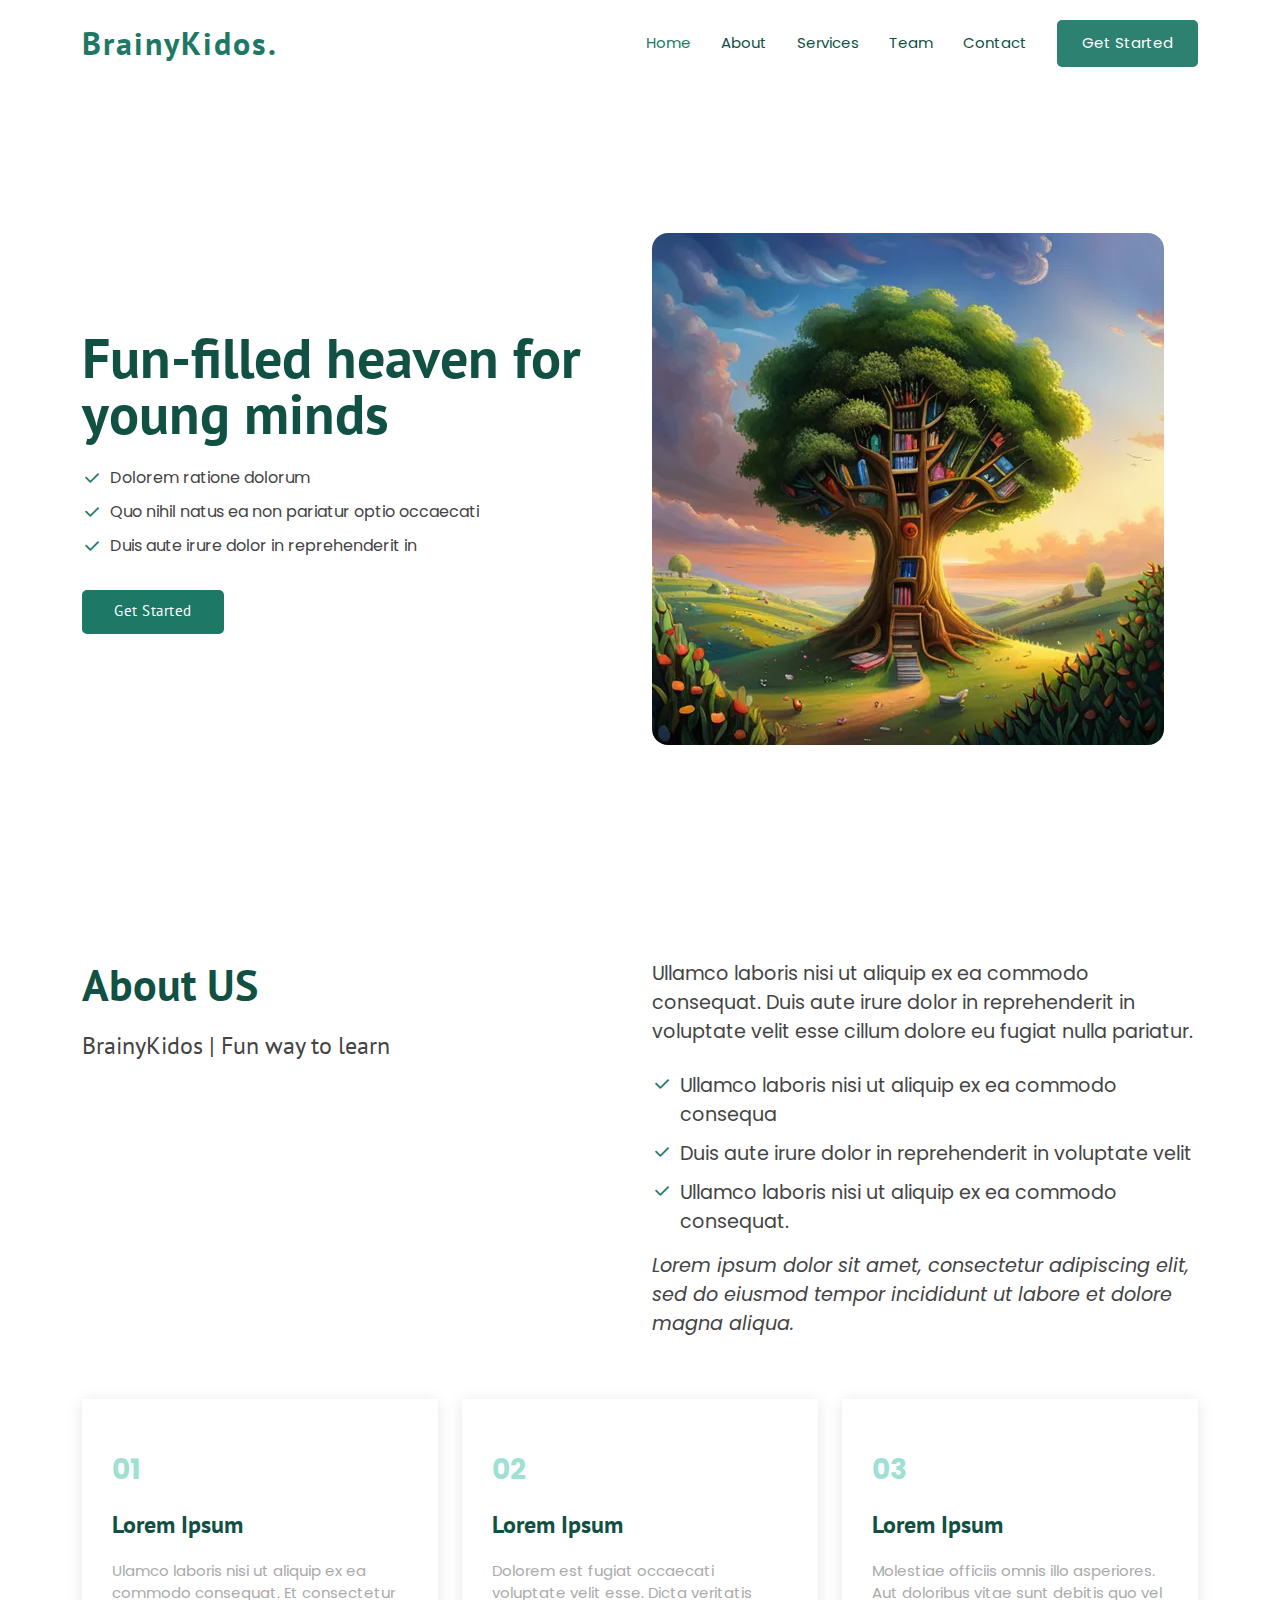
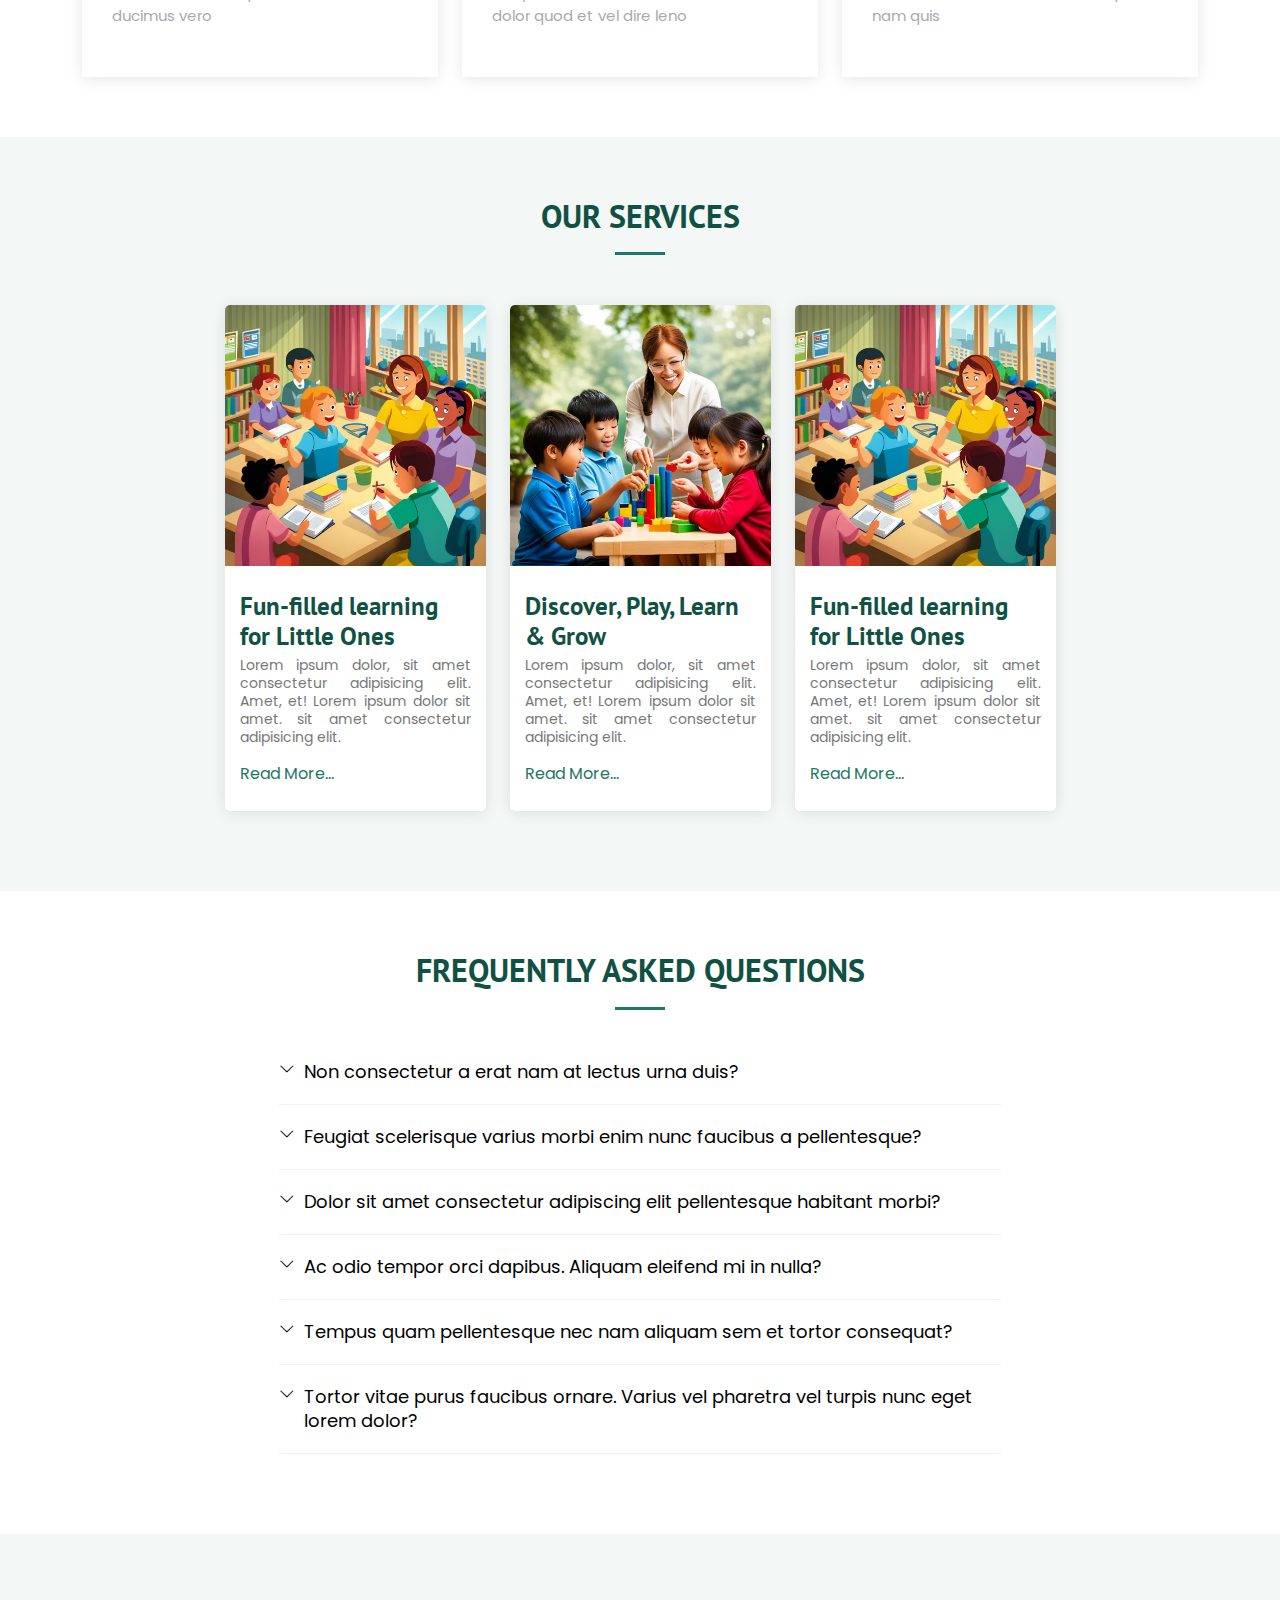
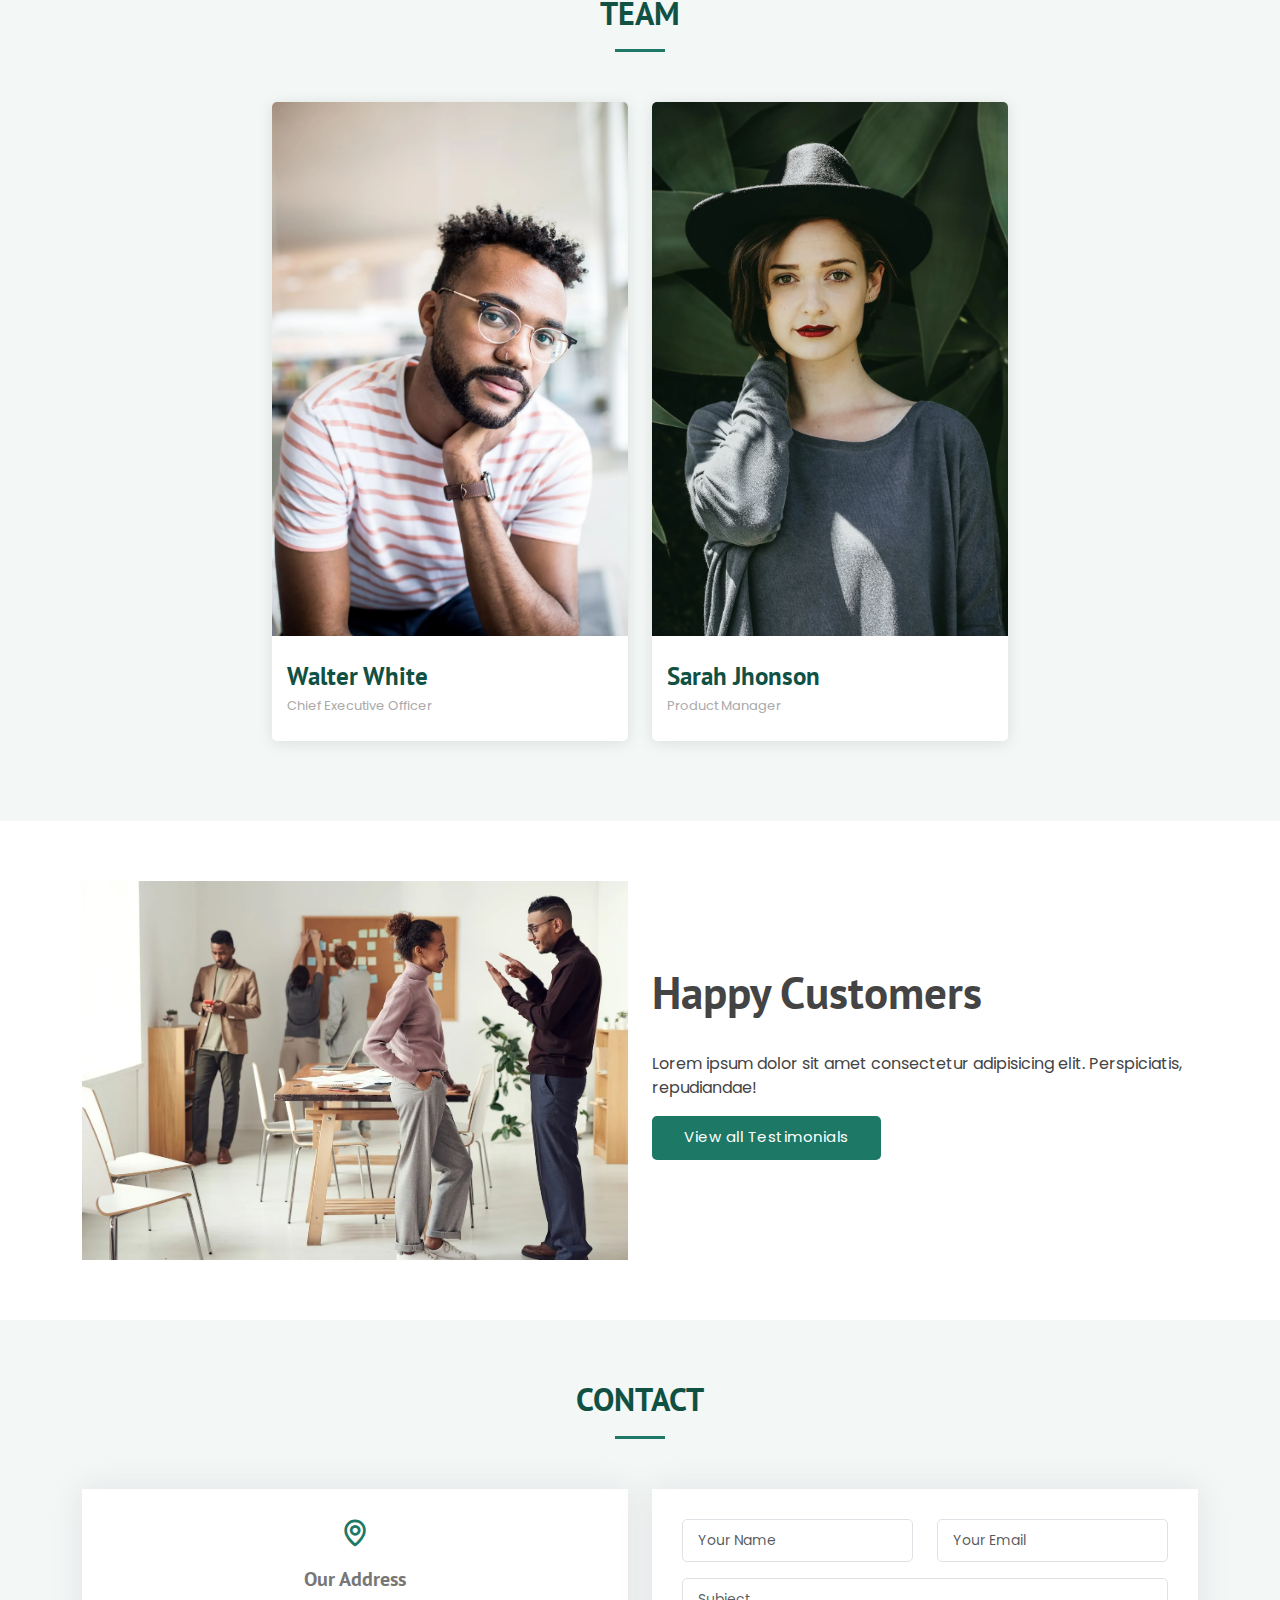
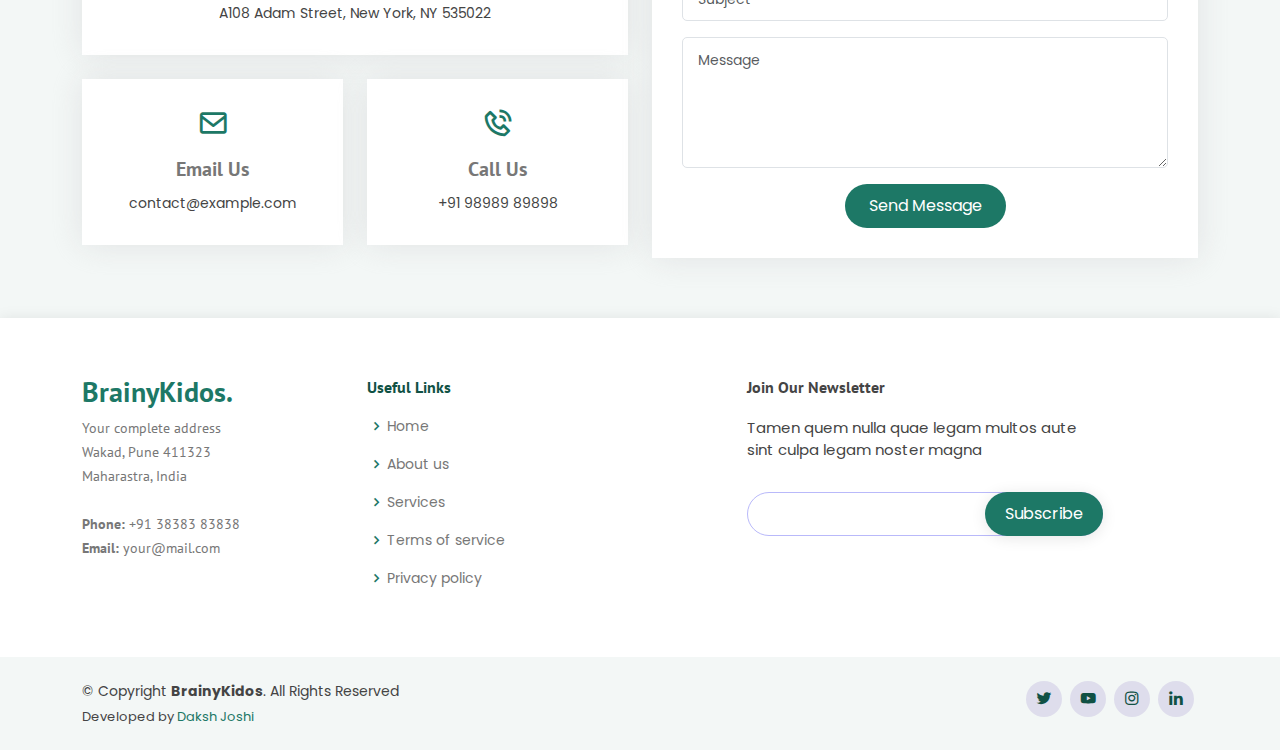
==== index.html @ 265ce9c8 "Add files via upload" ====
<!DOCTYPE html>
<html lang="en">
  <head>
    <meta charset="utf-8" />
    <meta content="width=device-width, initial-scale=1.0" name="viewport" />

    <title>BrainyKidos | Fun way towards learning</title>
    <meta content="Fun way towards learning" name="description" />
    <meta content="BrainyKidos, brainy kidos, brainykidos" name="keywords" />

    <!-- Favicons -->
    <link href="assets/img/favicon.png" rel="icon" />
    <link href="assets/img/apple-touch-icon.png" rel="apple-touch-icon" />

    <!-- Google Fonts -->
    <link
      href="https://fonts.googleapis.com/css?family=Open+Sans:300,300i,400,400i,600,600i,700,700i|Raleway:300,300i,400,400i,500,500i,600,600i,700,700i|Poppins:300,300i,400,400i,500,500i,600,600i,700,700i"
      rel="stylesheet"
    />

    <!-- Vendor CSS Files -->
    <link
      href="assets/vendor/bootstrap/css/bootstrap.min.css"
      rel="stylesheet"
    />
    <link
      href="assets/vendor/bootstrap-icons/bootstrap-icons.css"
      rel="stylesheet"
    />
    <link href="assets/vendor/boxicons/css/boxicons.min.css" rel="stylesheet" />
    <link
      href="assets/vendor/glightbox/css/glightbox.min.css"
      rel="stylesheet"
    />
    <link href="assets/vendor/remixicon/remixicon.css" rel="stylesheet" />
    <link href="assets/vendor/swiper/swiper-bundle.min.css" rel="stylesheet" />

    <!-- Template Main CSS File -->
    <link href="assets/css/style.css" rel="stylesheet" />
  </head>

  <body>
    <!-- ======= Header ======= -->
    <header id="header" class="fixed-top">
      <div class="container d-flex align-items-center justify-content-between">
        <h1 class="logo"><a href="index.html">BrainyKidos.</a></h1>
        <!-- Uncomment below if you prefer to use an image logo -->
        <!-- <a href="index.html" class="logo"><img src="assets/img/logo.png" alt="" class="img-fluid"></a>-->

        <nav id="navbar" class="navbar">
          <ul>
            <li><a class="nav-link scrollto active" href="#hero">Home</a></li>
            <li><a class="nav-link scrollto" href="#about">About</a></li>
            <li><a class="nav-link scrollto" href="#services">Services</a></li>
            <li><a class="nav-link scrollto" href="#team">Team</a></li>
            <li><a class="nav-link scrollto" href="#contact">Contact</a></li>
            <li>
              <a class="getstarted scrollto" href="#about">Get Started</a>
            </li>
          </ul>
          <i class="bi bi-list mobile-nav-toggle"></i>
        </nav>
        <!-- .navbar -->
      </div>
    </header>
    <!-- End Header -->

    <!-- ======= Hero Section ======= -->
    <section id="hero" class="d-flex align-items-center">
      <div class="container">
        <div class="row">
          <div
            class="col-lg-6 pt-2 pt-lg-0 order-2 order-lg-1 d-flex flex-column justify-content-center"
          >
            <h1 style="font-weight: 600; font-size: 3.5rem">
              Fun-filled heaven for young minds
            </h1>
            <ul>
              <li><i class="ri-check-line"></i> Dolorem ratione dolorum</li>
              <li>
                <i class="ri-check-line"></i> Quo nihil natus ea non pariatur
                optio occaecati
              </li>
              <li>
                <i class="ri-check-line"></i> Duis aute irure dolor in
                reprehenderit in
              </li>
            </ul>
            <div class="mt-3">
              <a href="#about" class="btn-get-started scrollto">Get Started</a>
            </div>
          </div>
          <div class="col-lg-6 order-1 order-lg-2 hero-img">
            <img src="assets/img/hero-img.webp" class="img-fluid" alt="" />
          </div>
        </div>
      </div>
    </section>
    <!-- End Hero -->

    <main id="main">
      <!-- ======= About Section ======= -->
      <section id="about" class="about">
        <div class="container">
          <div class="row content">
            <div class="col-lg-6">
              <h2>About US</h2>
              <h3>BrainyKidos | Fun way to learn</h3>
            </div>
            <div class="col-lg-6 pt-4 pt-lg-0" style="font-size: 1.2rem">
              <p>
                Ullamco laboris nisi ut aliquip ex ea commodo consequat. Duis
                aute irure dolor in reprehenderit in voluptate velit esse cillum
                dolore eu fugiat nulla pariatur.
              </p>
              <ul>
                <li>
                  <i class="ri-check-line"></i> Ullamco laboris nisi ut aliquip
                  ex ea commodo consequa
                </li>
                <li>
                  <i class="ri-check-line"></i> Duis aute irure dolor in
                  reprehenderit in voluptate velit
                </li>
                <li>
                  <i class="ri-check-line"></i> Ullamco laboris nisi ut aliquip
                  ex ea commodo consequat.
                </li>
              </ul>
              <p class="fst-italic">
                Lorem ipsum dolor sit amet, consectetur adipiscing elit, sed do
                eiusmod tempor incididunt ut labore et dolore magna aliqua.
              </p>
            </div>
          </div>
        </div>
      </section>
      <!-- End About Section -->

      <!-- ======= Why Us Section ======= -->
      <section id="why-us" class="why-us">
        <div class="container">
          <div class="row">
            <div class="col-lg-4">
              <div class="box">
                <span>01</span>
                <h4>Lorem Ipsum</h4>
                <p>
                  Ulamco laboris nisi ut aliquip ex ea commodo consequat. Et
                  consectetur ducimus vero
                </p>
              </div>
            </div>

            <div class="col-lg-4 mt-4 mt-lg-0">
              <div class="box">
                <span>02</span>
                <h4>Lorem Ipsum</h4>
                <p>
                  Dolorem est fugiat occaecati voluptate velit esse. Dicta
                  veritatis dolor quod et vel dire leno
                </p>
              </div>
            </div>

            <div class="col-lg-4 mt-4 mt-lg-0">
              <div class="box">
                <span>03</span>
                <h4>Lorem Ipsum</h4>
                <p>
                  Molestiae officiis omnis illo asperiores. Aut doloribus vitae
                  sunt debitis quo vel nam quis
                </p>
              </div>
            </div>
          </div>
        </div>
      </section>
      <!-- End Why Us Section -->

      <!-- ======= services Section ======= -->
      <section id="services" class="team section-bg">
        <div class="container">
          <div class="section-title">
            <h2>Our Services</h2>
          </div>

          <div class="row justify-content-center">
            <div class="col-lg-3 col-md-6 d-flex align-items-stretch">
              <div class="member">
                <div class="member-img">
                  <img
                    src="assets/img/norbert-kundrak-iVcZslikJBE-unsplash_02UReaub.webp"
                    class="img-fluid"
                    alt=""
                  />
                </div>
                <div class="member-info">
                  <h4>Fun-filled learning for Little Ones</h4>
                  <p>
                    Lorem ipsum dolor, sit amet consectetur adipisicing elit.
                    Amet, et! Lorem ipsum dolor sit amet. sit amet consectetur
                    adipisicing elit.
                  </p>
                  <a href="#">Read More...</a>
                </div>
              </div>
            </div>

            <div class="col-lg-3 col-md-6 d-flex align-items-stretch">
              <div class="member">
                <div class="member-img">
                  <img
                    src="assets/img/pexels-santiago-pagnotta-1702624_02UReaub.webp"
                    class="img-fluid"
                    alt=""
                  />
                </div>
                <div class="member-info">
                  <h4>Discover, Play, Learn & Grow</h4>
                  <p>
                    Lorem ipsum dolor, sit amet consectetur adipisicing elit.
                    Amet, et! Lorem ipsum dolor sit amet. sit amet consectetur
                    adipisicing elit.
                  </p>
                  <a href="#">Read More...</a>
                </div>
              </div>
            </div>

            <div class="col-lg-3 col-md-6 d-flex align-items-stretch">
              <div class="member">
                <div class="member-img">
                  <img
                    src="assets/img/norbert-kundrak-iVcZslikJBE-unsplash_02UReaub.webp"
                    class="img-fluid"
                    alt=""
                  />
                </div>
                <div class="member-info">
                  <h4>Fun-filled learning for Little Ones</h4>
                  <p>
                    Lorem ipsum dolor, sit amet consectetur adipisicing elit.
                    Amet, et! Lorem ipsum dolor sit amet. sit amet consectetur
                    adipisicing elit.
                  </p>
                  <a href="#">Read More...</a>
                </div>
              </div>
            </div>
          </div>
        </div>
      </section>
      <!-- End Team Section -->

      <!-- ======= Frequently Asked Questions Section ======= -->
      <section id="faq" class="faq">
        <div class="container col-lg-7">
          <div class="section-title">
            <h2>Frequently Asked Questions</h2>
          </div>

          <ul class="faq-list">
            <li>
              <div
                data-bs-toggle="collapse"
                class="collapsed question"
                href="#faq1"
              >
                Non consectetur a erat nam at lectus urna duis?
                <i class="bi bi-chevron-down icon-show"></i
                ><i class="bi bi-chevron-up icon-close"></i>
              </div>
              <div id="faq1" class="collapse" data-bs-parent=".faq-list">
                <p>
                  Feugiat pretium nibh ipsum consequat. Tempus iaculis urna id
                  volutpat lacus laoreet non curabitur gravida. Venenatis lectus
                  magna fringilla urna porttitor rhoncus dolor purus non.
                </p>
              </div>
            </li>

            <li>
              <div
                data-bs-toggle="collapse"
                href="#faq2"
                class="collapsed question"
              >
                Feugiat scelerisque varius morbi enim nunc faucibus a
                pellentesque? <i class="bi bi-chevron-down icon-show"></i
                ><i class="bi bi-chevron-up icon-close"></i>
              </div>
              <div id="faq2" class="collapse" data-bs-parent=".faq-list">
                <p>
                  Dolor sit amet consectetur adipiscing elit pellentesque
                  habitant morbi. Id interdum velit laoreet id donec ultrices.
                  Fringilla phasellus faucibus scelerisque eleifend donec
                  pretium. Est pellentesque elit ullamcorper dignissim. Mauris
                  ultrices eros in cursus turpis massa tincidunt dui.
                </p>
              </div>
            </li>

            <li>
              <div
                data-bs-toggle="collapse"
                href="#faq3"
                class="collapsed question"
              >
                Dolor sit amet consectetur adipiscing elit pellentesque habitant
                morbi? <i class="bi bi-chevron-down icon-show"></i
                ><i class="bi bi-chevron-up icon-close"></i>
              </div>
              <div id="faq3" class="collapse" data-bs-parent=".faq-list">
                <p>
                  Eleifend mi in nulla posuere sollicitudin aliquam ultrices
                  sagittis orci. Faucibus pulvinar elementum integer enim. Sem
                  nulla pharetra diam sit amet nisl suscipit. Rutrum tellus
                  pellentesque eu tincidunt. Lectus urna duis convallis
                  convallis tellus. Urna molestie at elementum eu facilisis sed
                  odio morbi quis
                </p>
              </div>
            </li>

            <li>
              <div
                data-bs-toggle="collapse"
                href="#faq4"
                class="collapsed question"
              >
                Ac odio tempor orci dapibus. Aliquam eleifend mi in nulla?
                <i class="bi bi-chevron-down icon-show"></i
                ><i class="bi bi-chevron-up icon-close"></i>
              </div>
              <div id="faq4" class="collapse" data-bs-parent=".faq-list">
                <p>
                  Dolor sit amet consectetur adipiscing elit pellentesque
                  habitant morbi. Id interdum velit laoreet id donec ultrices.
                  Fringilla phasellus faucibus scelerisque eleifend donec
                  pretium. Est pellentesque elit ullamcorper dignissim. Mauris
                  ultrices eros in cursus turpis massa tincidunt dui.
                </p>
              </div>
            </li>

            <li>
              <div
                data-bs-toggle="collapse"
                href="#faq5"
                class="collapsed question"
              >
                Tempus quam pellentesque nec nam aliquam sem et tortor
                consequat? <i class="bi bi-chevron-down icon-show"></i
                ><i class="bi bi-chevron-up icon-close"></i>
              </div>
              <div id="faq5" class="collapse" data-bs-parent=".faq-list">
                <p>
                  Molestie a iaculis at erat pellentesque adipiscing commodo.
                  Dignissim suspendisse in est ante in. Nunc vel risus commodo
                  viverra maecenas accumsan. Sit amet nisl suscipit adipiscing
                  bibendum est. Purus gravida quis blandit turpis cursus in
                </p>
              </div>
            </li>

            <li>
              <div
                data-bs-toggle="collapse"
                href="#faq6"
                class="collapsed question"
              >
                Tortor vitae purus faucibus ornare. Varius vel pharetra vel
                turpis nunc eget lorem dolor?
                <i class="bi bi-chevron-down icon-show"></i
                ><i class="bi bi-chevron-up icon-close"></i>
              </div>
              <div id="faq6" class="collapse" data-bs-parent=".faq-list">
                <p>
                  Laoreet sit amet cursus sit amet dictum sit amet justo. Mauris
                  vitae ultricies leo integer malesuada nunc vel. Tincidunt eget
                  nullam non nisi est sit amet. Turpis nunc eget lorem dolor
                  sed. Ut venenatis tellus in metus vulputate eu scelerisque.
                  Pellentesque diam volutpat commodo sed egestas egestas
                  fringilla phasellus faucibus. Nibh tellus molestie nunc non
                  blandit massa enim nec.
                </p>
              </div>
            </li>
          </ul>
        </div>
      </section>
      <!-- End Frequently Asked Questions Section -->

      <!-- ======= Team Section ======= -->
      <section id="team" class="team section-bg">
        <div class="container">
          <div class="section-title">
            <h2>Team</h2>
          </div>

          <div class="row justify-content-center">
            <div class="col-lg-4 col-md-3 d-flex align-items-stretch">
              <div class="member">
                <div class="member-img">
                  <img
                    src="assets/img/team/team-1.webp"
                    class="img-fluid"
                    alt=""
                  />
                </div>
                <div class="member-info">
                  <h4>Walter White</h4>
                  <span>Chief Executive Officer</span>
                </div>
              </div>
            </div>

            <div class="col-lg-4 col-md-6 d-flex align-items-stretch">
              <div class="member">
                <div class="member-img">
                  <img
                    src="assets/img/team/team-2.webp"
                    class="img-fluid"
                    alt=""
                  />
                </div>
                <div class="member-info">
                  <h4>Sarah Jhonson</h4>
                  <span>Product Manager</span>
                </div>
              </div>
            </div>
          </div>
        </div>
      </section>
      <!-- End Team Section -->

      <!-- ======= Contact Section ======= -->
      <section id="contact" class="contact">
        <div class="container">

          <div class="row">
            <div class="col-lg-6">
              <img
                class="img-fluid"
                src="./assets/img/pexels-fauxels-3182765_LVc8U01k.webp"
                alt=""
              />
            </div>

            <div class="col-lg-6 mt-4 mt-lg-0 d-flex align-items-center">
              <div>
                <h1 style="font-weight: 600; font-size: 2.8rem">Happy Customers</h4> <br>
                <p>
                  Lorem ipsum dolor sit amet consectetur adipisicing elit.
                  Perspiciatis, repudiandae!
                </p>
                <div class="mt-3">
                  <a href="#about" class="btn-get-started scrollto">View all Testimonials</a>
                </div>
              </div>
            </div>
          </div>
        </div>
      </section>
      <!-- End Contact Section -->
      <!-- ======= Contact Section ======= -->
      <section id="contact" class="contact section-bg">
        <div class="container">
          <div class="section-title">
            <h2>Contact</h2>
          </div>

          <div class="row">
            <div class="col-lg-6">
              <div class="row">
                <div class="col-md-12">
                  <div class="info-box">
                    <i class="bx bx-map"></i>
                    <h3>Our Address</h3>
                    <p>A108 Adam Street, New York, NY 535022</p>
                  </div>
                </div>
                <div class="col-md-6">
                  <div class="info-box mt-4">
                    <i class="bx bx-envelope"></i>
                    <h3>Email Us</h3>
                    <p>contact@example.com</p>
                  </div>
                </div>
                <div class="col-md-6">
                  <div class="info-box mt-4">
                    <i class="bx bx-phone-call"></i>
                    <h3>Call Us</h3>
                    <p>+91 98989 89898</p>
                  </div>
                </div>
              </div>
            </div>

            <div class="col-lg-6 mt-4 mt-lg-0">
              <form
                action="forms/contact.php"
                method="post"
                role="form"
                class="php-email-form"
              >
                <div class="row">
                  <div class="col-md-6 form-group">
                    <input
                      type="text"
                      name="name"
                      class="form-control"
                      id="name"
                      placeholder="Your Name"
                      required
                    />
                  </div>
                  <div class="col-md-6 form-group mt-3 mt-md-0">
                    <input
                      type="email"
                      class="form-control"
                      name="email"
                      id="email"
                      placeholder="Your Email"
                      required
                    />
                  </div>
                </div>
                <div class="form-group mt-3">
                  <input
                    type="text"
                    class="form-control"
                    name="subject"
                    id="subject"
                    placeholder="Subject"
                    required
                  />
                </div>
                <div class="form-group mt-3">
                  <textarea
                    class="form-control"
                    name="message"
                    rows="5"
                    placeholder="Message"
                    required
                  ></textarea>
                </div>
                <div class="my-3">
                  <div class="loading">Loading</div>
                  <div class="error-message"></div>
                  <div class="sent-message">
                    Your message has been sent. Thank you!
                  </div>
                </div>
                <div class="text-center">
                  <button type="submit">Send Message</button>
                </div>
              </form>
            </div>
          </div>
        </div>
      </section>
      <!-- End Contact Section -->
    </main>
    <!-- End #main -->

    <!-- ======= Footer ======= -->
    <footer id="footer">
      <div class="footer-top">
        <div class="container">
          <div class="row">
            <div class="col-lg-3 col-md-6 footer-contact">
              <h3>BrainyKidos.</h3>
              <p>
                Your complete address <br />
                Wakad, Pune 411323<br />
                Maharastra, India <br /><br />
                <strong>Phone:</strong> +91 38383 83838<br />
                <strong>Email:</strong> your@mail.com<br />
              </p>
            </div>

            <div class="col-lg-4 col-md-3 footer-links">
              <h4>Useful Links</h4>
              <ul>
                <li>
                  <i class="bx bx-chevron-right"></i> <a href="#">Home</a>
                </li>
                <li>
                  <i class="bx bx-chevron-right"></i> <a href="#">About us</a>
                </li>
                <li>
                  <i class="bx bx-chevron-right"></i> <a href="#">Services</a>
                </li>
                <li>
                  <i class="bx bx-chevron-right"></i>
                  <a href="#">Terms of service</a>
                </li>
                <li>
                  <i class="bx bx-chevron-right"></i>
                  <a href="#">Privacy policy</a>
                </li>
              </ul>
            </div>

            <div class="col-lg-4 col-md-6 footer-newsletter">
              <h4>Join Our Newsletter</h4>
              <p>
                Tamen quem nulla quae legam multos aute sint culpa legam noster
                magna
              </p>
              <form action="" method="post">
                <input type="email" name="email" /><input
                  type="submit"
                  value="Subscribe"
                />
              </form>
            </div>
          </div>
        </div>
      </div>

      <div class="container d-md-flex py-4">
        <div class="me-md-auto text-center text-md-start">
          <div class="copyright">
            &copy; Copyright <strong><span>BrainyKidos</span></strong
            >. All Rights Reserved
          </div>
          <div class="credits">
            Developed by <a href="https://dakshjoshi.com/">Daksh Joshi</a>
          </div>
        </div>
        <div class="social-links text-center text-md-right pt-3 pt-md-0">
          <a href="#" class="twitter"><i class="bx bxl-twitter"></i></a>
          <a href="#" class="facebook"><i class="bx bxl-youtube"></i></a>
          <a href="#" class="instagram"><i class="bx bxl-instagram"></i></a>
          <a href="#" class="linkedin"><i class="bx bxl-linkedin"></i></a>
        </div>
      </div>
    </footer>
    <!-- End Footer -->

    <a
      href="#"
      class="back-to-top d-flex align-items-center justify-content-center"
      ><i class="bi bi-arrow-up-short"></i
    ></a>

    <!-- Vendor JS Files -->
    <script src="assets/vendor/purecounter/purecounter_vanilla.js"></script>
    <script src="assets/vendor/bootstrap/js/bootstrap.bundle.min.js"></script>
    <script src="assets/vendor/glightbox/js/glightbox.min.js"></script>
    <script src="assets/vendor/isotope-layout/isotope.pkgd.min.js"></script>
    <script src="assets/vendor/swiper/swiper-bundle.min.js"></script>
    <script src="assets/vendor/php-email-form/validate.js"></script>

    <!-- Template Main JS File -->
    <script src="assets/js/main.js"></script>
  </body>
</html>
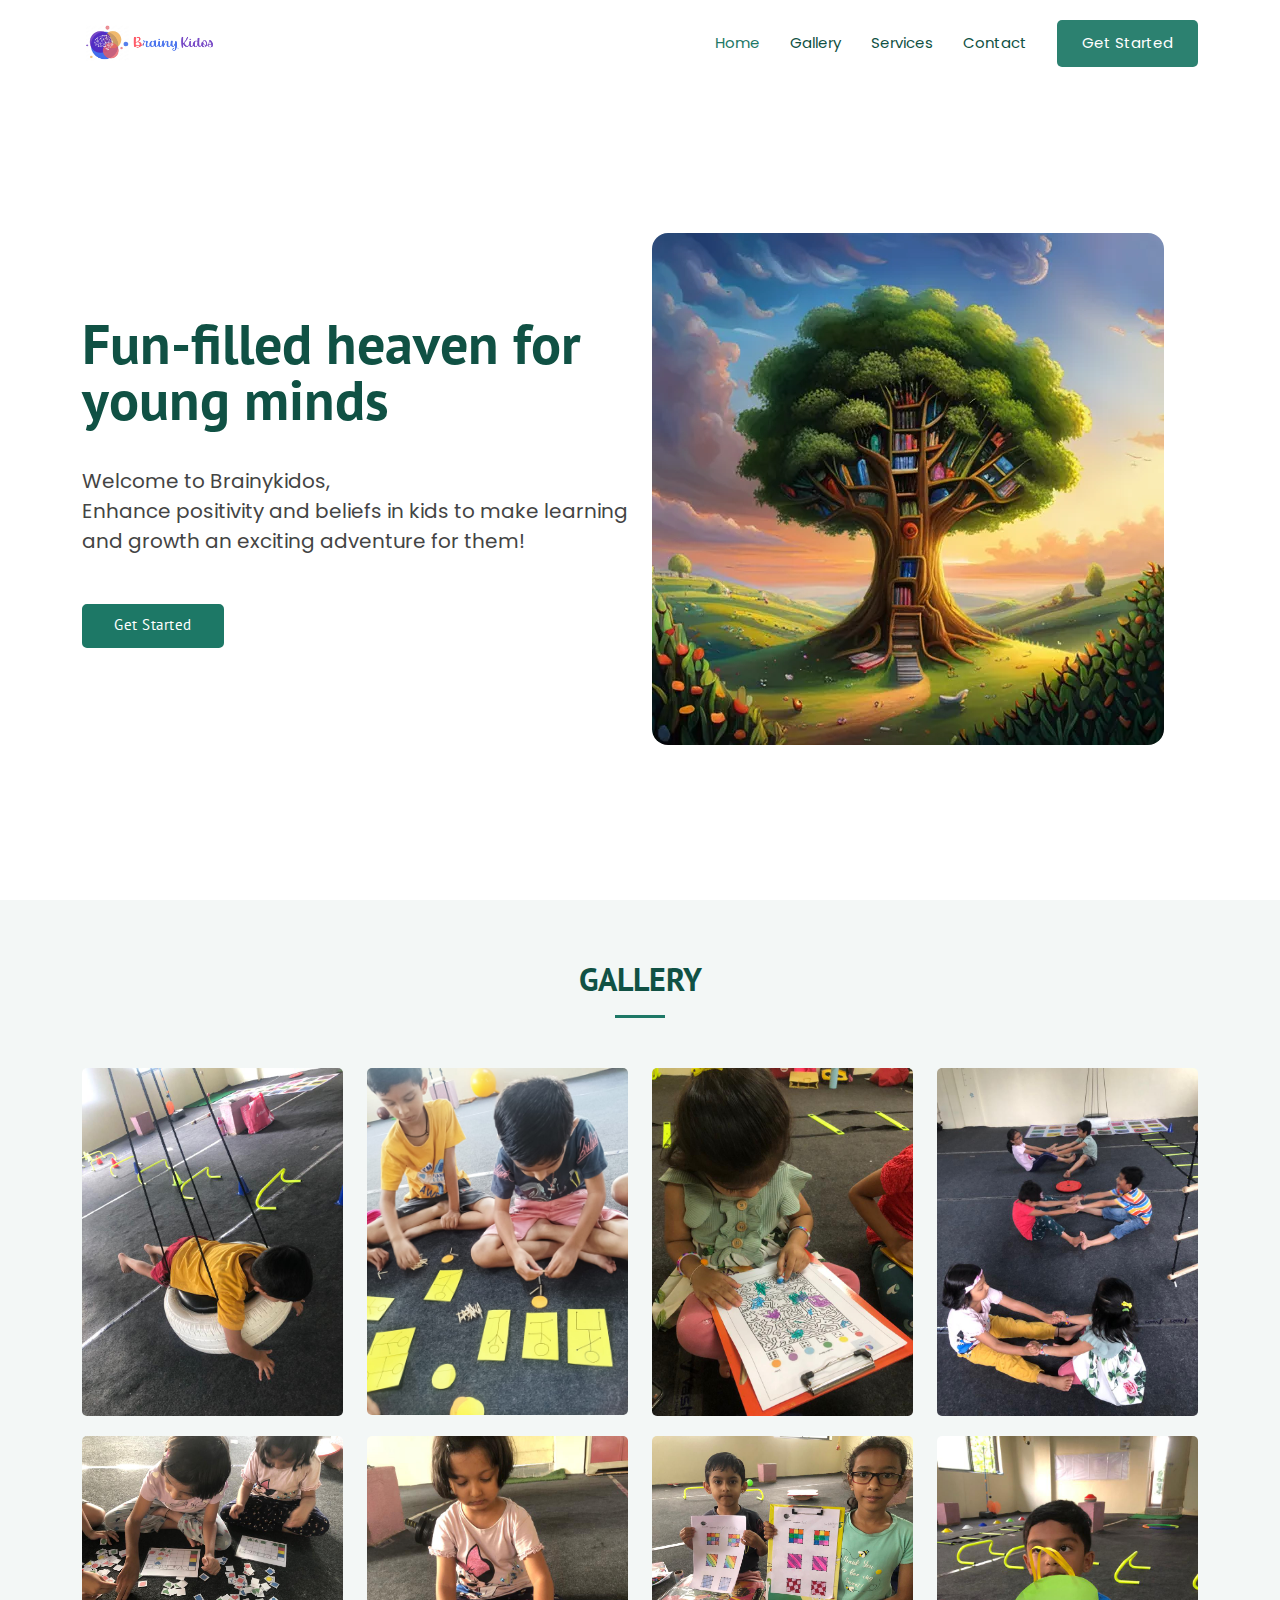
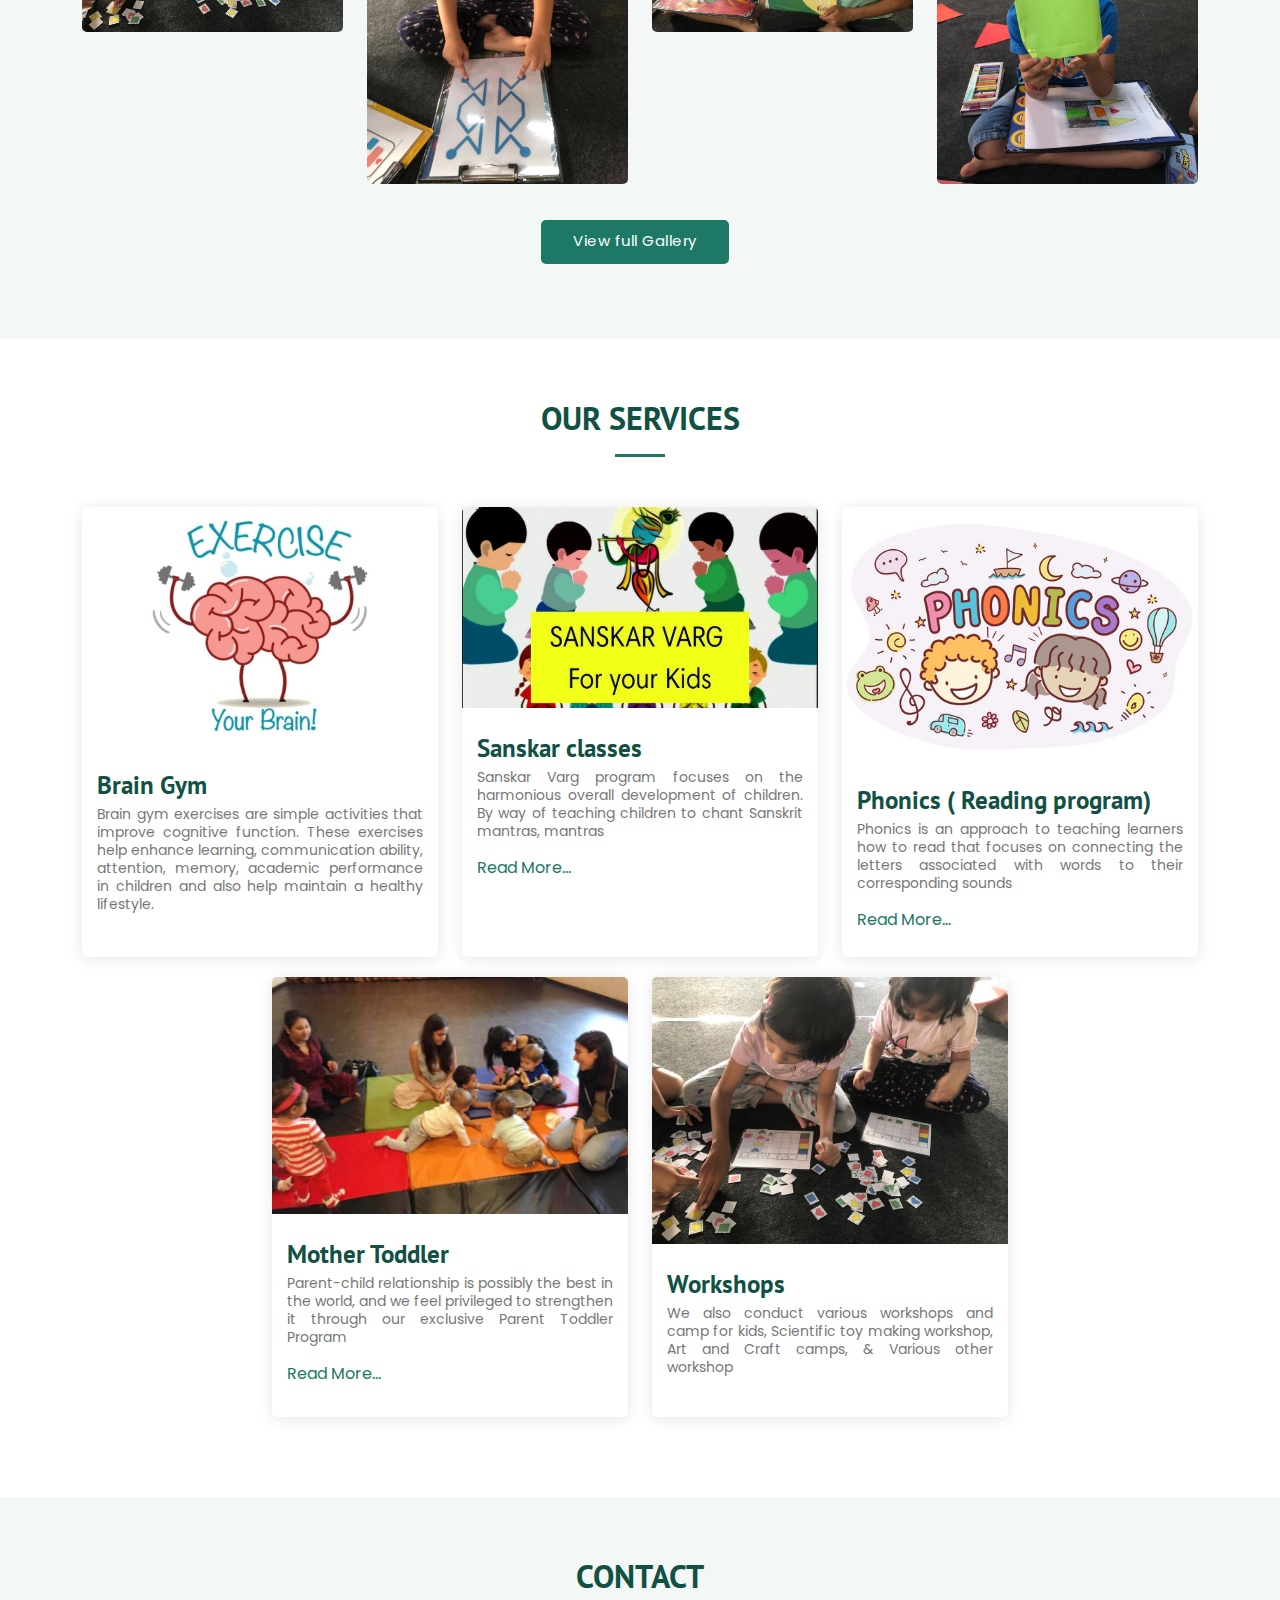
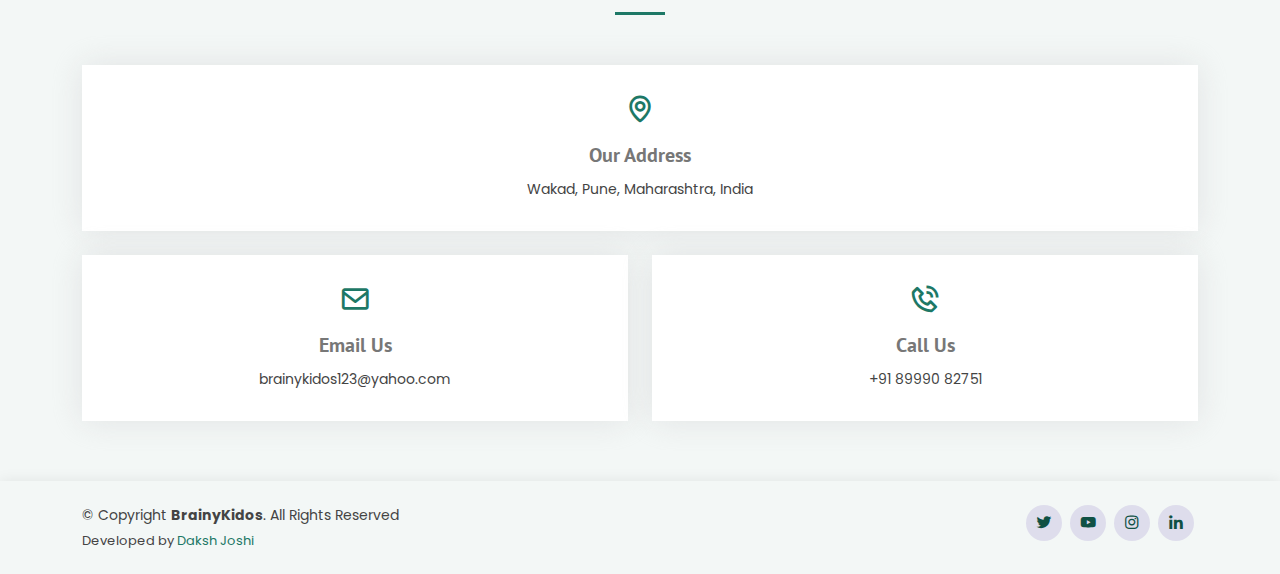
==== commit be65e341: "Add files via upload" ====
--- a/index.html
+++ b/index.html
@@ -43,19 +43,23 @@
     <!-- ======= Header ======= -->
     <header id="header" class="fixed-top">
       <div class="container d-flex align-items-center justify-content-between">
-        <h1 class="logo"><a href="index.html">BrainyKidos.</a></h1>
+        <!-- <h1 class="logo"><a href="index.html">BrainyKidos.</a></h1> -->
         <!-- Uncomment below if you prefer to use an image logo -->
-        <!-- <a href="index.html" class="logo"><img src="assets/img/logo.png" alt="" class="img-fluid"></a>-->
+        <a href="index.html" class="logo"
+          ><img
+            src="assets/img/brainykidos_logo_landscape.jpg"
+            alt=""
+            class="img-fluid"
+        /></a>
 
         <nav id="navbar" class="navbar">
           <ul>
             <li><a class="nav-link scrollto active" href="#hero">Home</a></li>
-            <li><a class="nav-link scrollto" href="#about">About</a></li>
+            <li><a class="nav-link scrollto" href="#team">Gallery</a></li>
             <li><a class="nav-link scrollto" href="#services">Services</a></li>
-            <li><a class="nav-link scrollto" href="#team">Team</a></li>
             <li><a class="nav-link scrollto" href="#contact">Contact</a></li>
             <li>
-              <a class="getstarted scrollto" href="#about">Get Started</a>
+              <a class="getstarted scrollto" href="#team">Get Started</a>
             </li>
           </ul>
           <i class="bi bi-list mobile-nav-toggle"></i>
@@ -76,15 +80,13 @@
               Fun-filled heaven for young minds
             </h1>
             <ul>
-              <li><i class="ri-check-line"></i> Dolorem ratione dolorum</li>
-              <li>
-                <i class="ri-check-line"></i> Quo nihil natus ea non pariatur
-                optio occaecati
-              </li>
-              <li>
-                <i class="ri-check-line"></i> Duis aute irure dolor in
-                reprehenderit in
-              </li>
+              <br />
+              <p>
+                Welcome to Brainykidos, <br />
+                Enhance positivity and beliefs in kids to make learning and
+                growth an exciting adventure for them!
+              </p>
+              <!-- <li><i class="ri-check-line"></i> check point</li> -->
             </ul>
             <div class="mt-3">
               <a href="#about" class="btn-get-started scrollto">Get Started</a>
@@ -99,8 +101,66 @@
     <!-- End Hero -->
 
     <main id="main">
+      <!-- ======= Team Section ======= -->
+      <section id="team" class="team section-bg">
+        <div class="container">
+          <div class="section-title">
+            <h2>Gallery</h2>
+          </div>
+
+          <div class="row justify-content-center">
+            <div class="col-lg-3 col-md-6 d-flex align-items-stretch">
+              <div class="member-img">
+                <img src="assets/img/gallery/1.jpg" class="img-fluid" alt="" />
+              </div>
+            </div>
+            <div class="col-lg-3 col-md-6 d-flex align-items-stretch">
+              <div class="member-img">
+                <img src="assets/img/gallery/2.jpg" class="img-fluid" alt="" />
+              </div>
+            </div>
+            <div class="col-lg-3 col-md-6 d-flex align-items-stretch">
+              <div class="member-img">
+                <img src="assets/img/gallery/3.jpg" class="img-fluid" alt="" />
+              </div>
+            </div>
+
+            <div class="col-lg-3 col-md-6 d-flex align-items-stretch">
+              <div class="member-img">
+                <img src="assets/img/gallery/4.jpg" class="img-fluid" alt="" />
+              </div>
+            </div>
+            <div class="col-lg-3 col-md-6 d-flex align-items-stretch">
+              <div class="member-img">
+                <img src="assets/img/gallery/5.jpg" class="img-fluid" alt="" />
+              </div>
+            </div>
+            <div class="col-lg-3 col-md-6 d-flex align-items-stretch">
+              <div class="member-img">
+                <img src="assets/img/gallery/6.jpg" class="img-fluid" alt="" />
+              </div>
+            </div>
+            <div class="col-lg-3 col-md-6 d-flex align-items-stretch">
+              <div class="member-img">
+                <img src="assets/img/gallery/7.jpg" class="img-fluid" alt="" />
+              </div>
+            </div>
+            <div class="col-lg-3 col-md-6 d-flex align-items-stretch">
+              <div class="member-img">
+                <img src="assets/img/gallery/8.jpg" class="img-fluid" alt="" />
+              </div>
+            </div>
+            <div class="mt-3 gallery-btn">
+              <a href="./page/gallery.html" class="btn-get-started"
+                >View full Gallery</a
+              >
+            </div>
+          </div>
+        </div>
+      </section>
+      <!-- End Team Section -->
       <!-- ======= About Section ======= -->
-      <section id="about" class="about">
+      <!-- <section id="about" class="about">
         <div class="container">
           <div class="row content">
             <div class="col-lg-6">
@@ -134,11 +194,11 @@
             </div>
           </div>
         </div>
-      </section>
+      </section> -->
       <!-- End About Section -->
 
       <!-- ======= Why Us Section ======= -->
-      <section id="why-us" class="why-us">
+      <!-- <section id="why-us" class="why-us">
         <div class="container">
           <div class="row">
             <div class="col-lg-4">
@@ -175,76 +235,110 @@
             </div>
           </div>
         </div>
-      </section>
+      </section> -->
       <!-- End Why Us Section -->
 
       <!-- ======= services Section ======= -->
-      <section id="services" class="team section-bg">
+      <section id="services" class="team">
         <div class="container">
           <div class="section-title">
             <h2>Our Services</h2>
           </div>
 
           <div class="row justify-content-center">
-            <div class="col-lg-3 col-md-6 d-flex align-items-stretch">
+            <div class="col-lg-4 col-md-6 d-flex align-items-stretch">
               <div class="member">
                 <div class="member-img">
                   <img
-                    src="assets/img/norbert-kundrak-iVcZslikJBE-unsplash_02UReaub.webp"
+                    src="assets/img/brain-gym.jpeg"
                     class="img-fluid"
                     alt=""
                   />
                 </div>
                 <div class="member-info">
-                  <h4>Fun-filled learning for Little Ones</h4>
+                  <h4>Brain Gym</h4>
                   <p>
-                    Lorem ipsum dolor, sit amet consectetur adipisicing elit.
-                    Amet, et! Lorem ipsum dolor sit amet. sit amet consectetur
-                    adipisicing elit.
+                    Brain gym exercises are simple activities that improve
+                    cognitive function. These exercises help enhance learning,
+                    communication ability, attention, memory, academic
+                    performance in children and also help maintain a healthy
+                    lifestyle.
                   </p>
-                  <a href="#">Read More...</a>
-                </div>
-              </div>
-            </div>
-
-            <div class="col-lg-3 col-md-6 d-flex align-items-stretch">
+                </div>
+              </div>
+            </div>
+
+            <div class="col-lg-4 col-md-6 d-flex align-items-stretch">
+              <div class="member">
+                <div class="member-img">
+                  <img src="assets/img/sanskar.jpeg" class="img-fluid" alt="" />
+                </div>
+                <div class="member-info">
+                  <h4>Sanskar classes</h4>
+                  <p>
+                    Sanskar Varg program focuses on the harmonious overall
+                    development of children. By way of teaching children to
+                    chant Sanskrit mantras, mantras
+                  </p>
+                  <a href="./page/sanskar.html">Read More...</a>
+                </div>
+              </div>
+            </div>
+
+            <div class="col-lg-4 col-md-6 d-flex align-items-stretch">
+              <div class="member">
+                <div class="member-img">
+                  <img src="assets/img/phonics.jpeg" class="img-fluid" alt="" />
+                </div>
+                <div class="member-info">
+                  <h4>Phonics ( Reading program)</h4>
+                  <p>
+                    Phonics is an approach to teaching learners how to read that
+                    focuses on connecting the letters associated with words to
+                    their corresponding sounds
+                  </p>
+                  <a href="./page/phonics.html">Read More...</a>
+                </div>
+              </div>
+            </div>
+
+            <div class="col-lg-4 col-md-6 d-flex align-items-stretch">
               <div class="member">
                 <div class="member-img">
                   <img
-                    src="assets/img/pexels-santiago-pagnotta-1702624_02UReaub.webp"
+                    src="assets/img/mother-toddler.jpeg"
                     class="img-fluid"
                     alt=""
                   />
                 </div>
                 <div class="member-info">
-                  <h4>Discover, Play, Learn & Grow</h4>
+                  <h4>Mother Toddler</h4>
                   <p>
-                    Lorem ipsum dolor, sit amet consectetur adipisicing elit.
-                    Amet, et! Lorem ipsum dolor sit amet. sit amet consectetur
-                    adipisicing elit.
+                    Parent-child relationship is possibly the best in the world,
+                    and we feel privileged to strengthen it through our
+                    exclusive Parent Toddler Program
                   </p>
-                  <a href="#">Read More...</a>
-                </div>
-              </div>
-            </div>
-
-            <div class="col-lg-3 col-md-6 d-flex align-items-stretch">
+                  <a href="./page/mother-toddler.html">Read More...</a>
+                </div>
+              </div>
+            </div>
+
+            <div class="col-lg-4 col-md-6 d-flex align-items-stretch">
               <div class="member">
                 <div class="member-img">
                   <img
-                    src="assets/img/norbert-kundrak-iVcZslikJBE-unsplash_02UReaub.webp"
+                    src="assets/img/gallery/5.jpg"
                     class="img-fluid"
                     alt=""
                   />
                 </div>
                 <div class="member-info">
-                  <h4>Fun-filled learning for Little Ones</h4>
+                  <h4>Workshops</h4>
                   <p>
-                    Lorem ipsum dolor, sit amet consectetur adipisicing elit.
-                    Amet, et! Lorem ipsum dolor sit amet. sit amet consectetur
-                    adipisicing elit.
+                    We also conduct various workshops and camp for kids,
+                    Scientific toy making workshop, Art and Craft camps, &
+                    Various other workshop
                   </p>
-                  <a href="#">Read More...</a>
                 </div>
               </div>
             </div>
@@ -254,7 +348,7 @@
       <!-- End Team Section -->
 
       <!-- ======= Frequently Asked Questions Section ======= -->
-      <section id="faq" class="faq">
+      <!-- <section id="faq" class="faq">
         <div class="container col-lg-7">
           <div class="section-title">
             <h2>Frequently Asked Questions</h2>
@@ -389,11 +483,11 @@
             </li>
           </ul>
         </div>
-      </section>
+      </section> -->
       <!-- End Frequently Asked Questions Section -->
 
       <!-- ======= Team Section ======= -->
-      <section id="team" class="team section-bg">
+      <!-- <section id="team" class="team section-bg">
         <div class="container">
           <div class="section-title">
             <h2>Team</h2>
@@ -433,11 +527,11 @@
             </div>
           </div>
         </div>
-      </section>
+      </section> -->
       <!-- End Team Section -->
 
       <!-- ======= Contact Section ======= -->
-      <section id="contact" class="contact">
+      <!-- <section id="contact" class="contact">
         <div class="container">
 
           <div class="row">
@@ -463,101 +557,38 @@
             </div>
           </div>
         </div>
-      </section>
+      </section> -->
       <!-- End Contact Section -->
       <!-- ======= Contact Section ======= -->
       <section id="contact" class="contact section-bg">
-        <div class="container">
+        <div class="container align-items-center">
           <div class="section-title">
             <h2>Contact</h2>
           </div>
 
-          <div class="row">
-            <div class="col-lg-6">
-              <div class="row">
-                <div class="col-md-12">
-                  <div class="info-box">
-                    <i class="bx bx-map"></i>
-                    <h3>Our Address</h3>
-                    <p>A108 Adam Street, New York, NY 535022</p>
-                  </div>
-                </div>
-                <div class="col-md-6">
-                  <div class="info-box mt-4">
-                    <i class="bx bx-envelope"></i>
-                    <h3>Email Us</h3>
-                    <p>contact@example.com</p>
-                  </div>
-                </div>
-                <div class="col-md-6">
-                  <div class="info-box mt-4">
-                    <i class="bx bx-phone-call"></i>
-                    <h3>Call Us</h3>
-                    <p>+91 98989 89898</p>
-                  </div>
-                </div>
-              </div>
-            </div>
-
-            <div class="col-lg-6 mt-4 mt-lg-0">
-              <form
-                action="forms/contact.php"
-                method="post"
-                role="form"
-                class="php-email-form"
-              >
-                <div class="row">
-                  <div class="col-md-6 form-group">
-                    <input
-                      type="text"
-                      name="name"
-                      class="form-control"
-                      id="name"
-                      placeholder="Your Name"
-                      required
-                    />
-                  </div>
-                  <div class="col-md-6 form-group mt-3 mt-md-0">
-                    <input
-                      type="email"
-                      class="form-control"
-                      name="email"
-                      id="email"
-                      placeholder="Your Email"
-                      required
-                    />
-                  </div>
-                </div>
-                <div class="form-group mt-3">
-                  <input
-                    type="text"
-                    class="form-control"
-                    name="subject"
-                    id="subject"
-                    placeholder="Subject"
-                    required
-                  />
-                </div>
-                <div class="form-group mt-3">
-                  <textarea
-                    class="form-control"
-                    name="message"
-                    rows="5"
-                    placeholder="Message"
-                    required
-                  ></textarea>
-                </div>
-                <div class="my-3">
-                  <div class="loading">Loading</div>
-                  <div class="error-message"></div>
-                  <div class="sent-message">
-                    Your message has been sent. Thank you!
-                  </div>
-                </div>
-                <div class="text-center">
-                  <button type="submit">Send Message</button>
-                </div>
-              </form>
+          <div class="col-lg-12">
+            <div class="row">
+              <div class="col-md-12">
+                <div class="info-box">
+                  <i class="bx bx-map"></i>
+                  <h3>Our Address</h3>
+                  <p>Wakad, Pune, Maharashtra, India</p>
+                </div>
+              </div>
+              <div class="col-md-6">
+                <div class="info-box mt-4">
+                  <i class="bx bx-envelope"></i>
+                  <h3>Email Us</h3>
+                  <p>brainykidos123@yahoo.com</p>
+                </div>
+              </div>
+              <div class="col-md-6">
+                <div class="info-box mt-4">
+                  <i class="bx bx-phone-call"></i>
+                  <h3>Call Us</h3>
+                  <p>+91 89990 82751</p>
+                </div>
+              </div>
             </div>
           </div>
         </div>
@@ -568,16 +599,15 @@
 
     <!-- ======= Footer ======= -->
     <footer id="footer">
-      <div class="footer-top">
+      <!-- <div class="footer-top">
         <div class="container">
           <div class="row">
             <div class="col-lg-3 col-md-6 footer-contact">
               <h3>BrainyKidos.</h3>
               <p>
-                Your complete address <br />
                 Wakad, Pune 411323<br />
                 Maharastra, India <br /><br />
-                <strong>Phone:</strong> +91 38383 83838<br />
+                <strong>Phone:</strong>+91 89990 82751<br />
                 <strong>Email:</strong> your@mail.com<br />
               </p>
             </div>
@@ -620,7 +650,7 @@
             </div>
           </div>
         </div>
-      </div>
+      </div> -->
 
       <div class="container d-md-flex py-4">
         <div class="me-md-auto text-center text-md-start">
--- a/assets/css/style.css
+++ b/assets/css/style.css
@@ -1,4 +1,4 @@
-@import url("https://fonts.googleapis.com/css2?family=Poppins&family=PT+Sans&display=swap");
+@import url("https://fonts.googleapis.com/css2?family=PT+Sans&family=Poppins&display=swap");
 /*--------------------------------------------------------------
 # General
 --------------------------------------------------------------*/
@@ -364,6 +364,10 @@
   font-size: 20px;
 }
 
+#hero p {
+  font-size: 20px;
+}
+
 #hero ul {
   margin-top: 15px;
   list-style: none;
@@ -791,6 +795,13 @@
   overflow: hidden;
 }
 
+#team img {
+  border-radius: 5px;
+  margin-bottom: 20px;
+  position: relative;
+  overflow: hidden;
+}
+
 .team .member .member-info {
   padding: 25px 15px;
   text-align: start;
@@ -819,6 +830,10 @@
 
 .team .member:hover .social {
   opacity: 1;
+}
+
+.team .gallery-btn {
+  text-align: center;
 }
 
 /*--------------------------------------------------------------
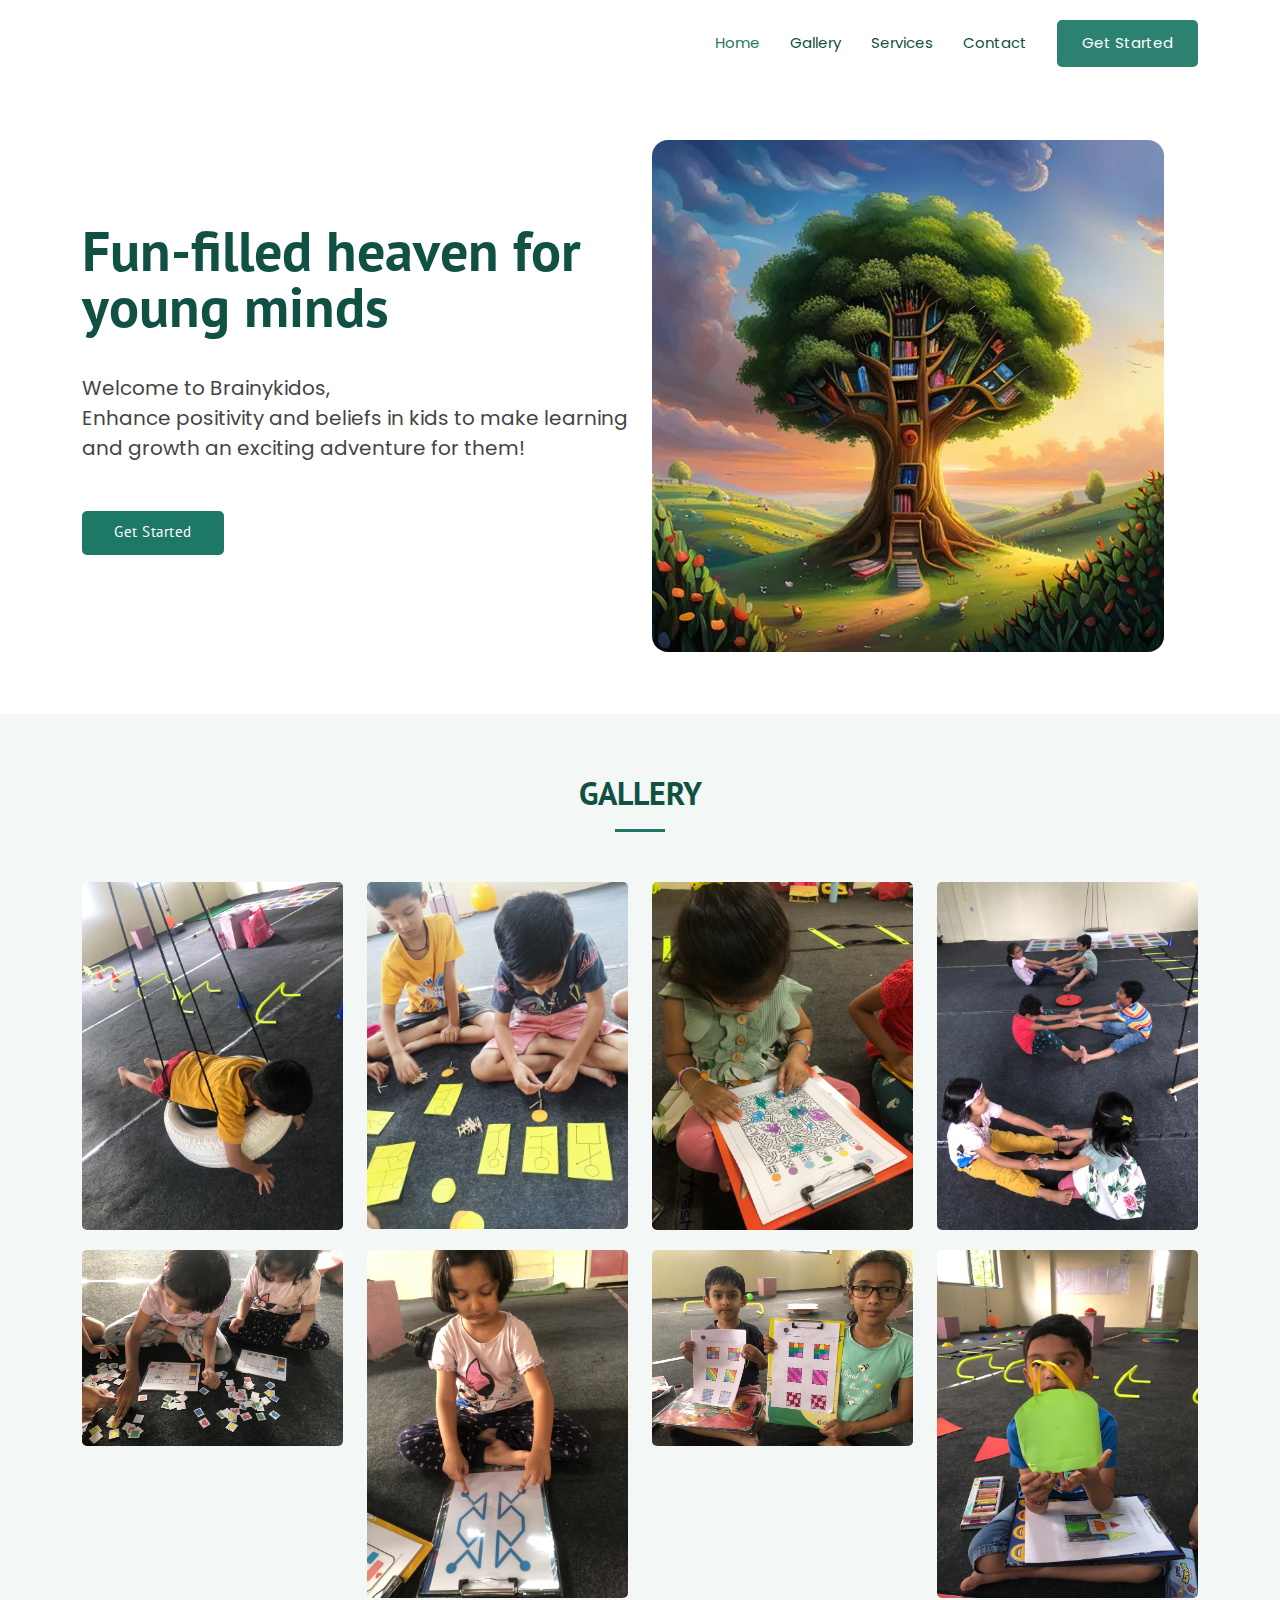
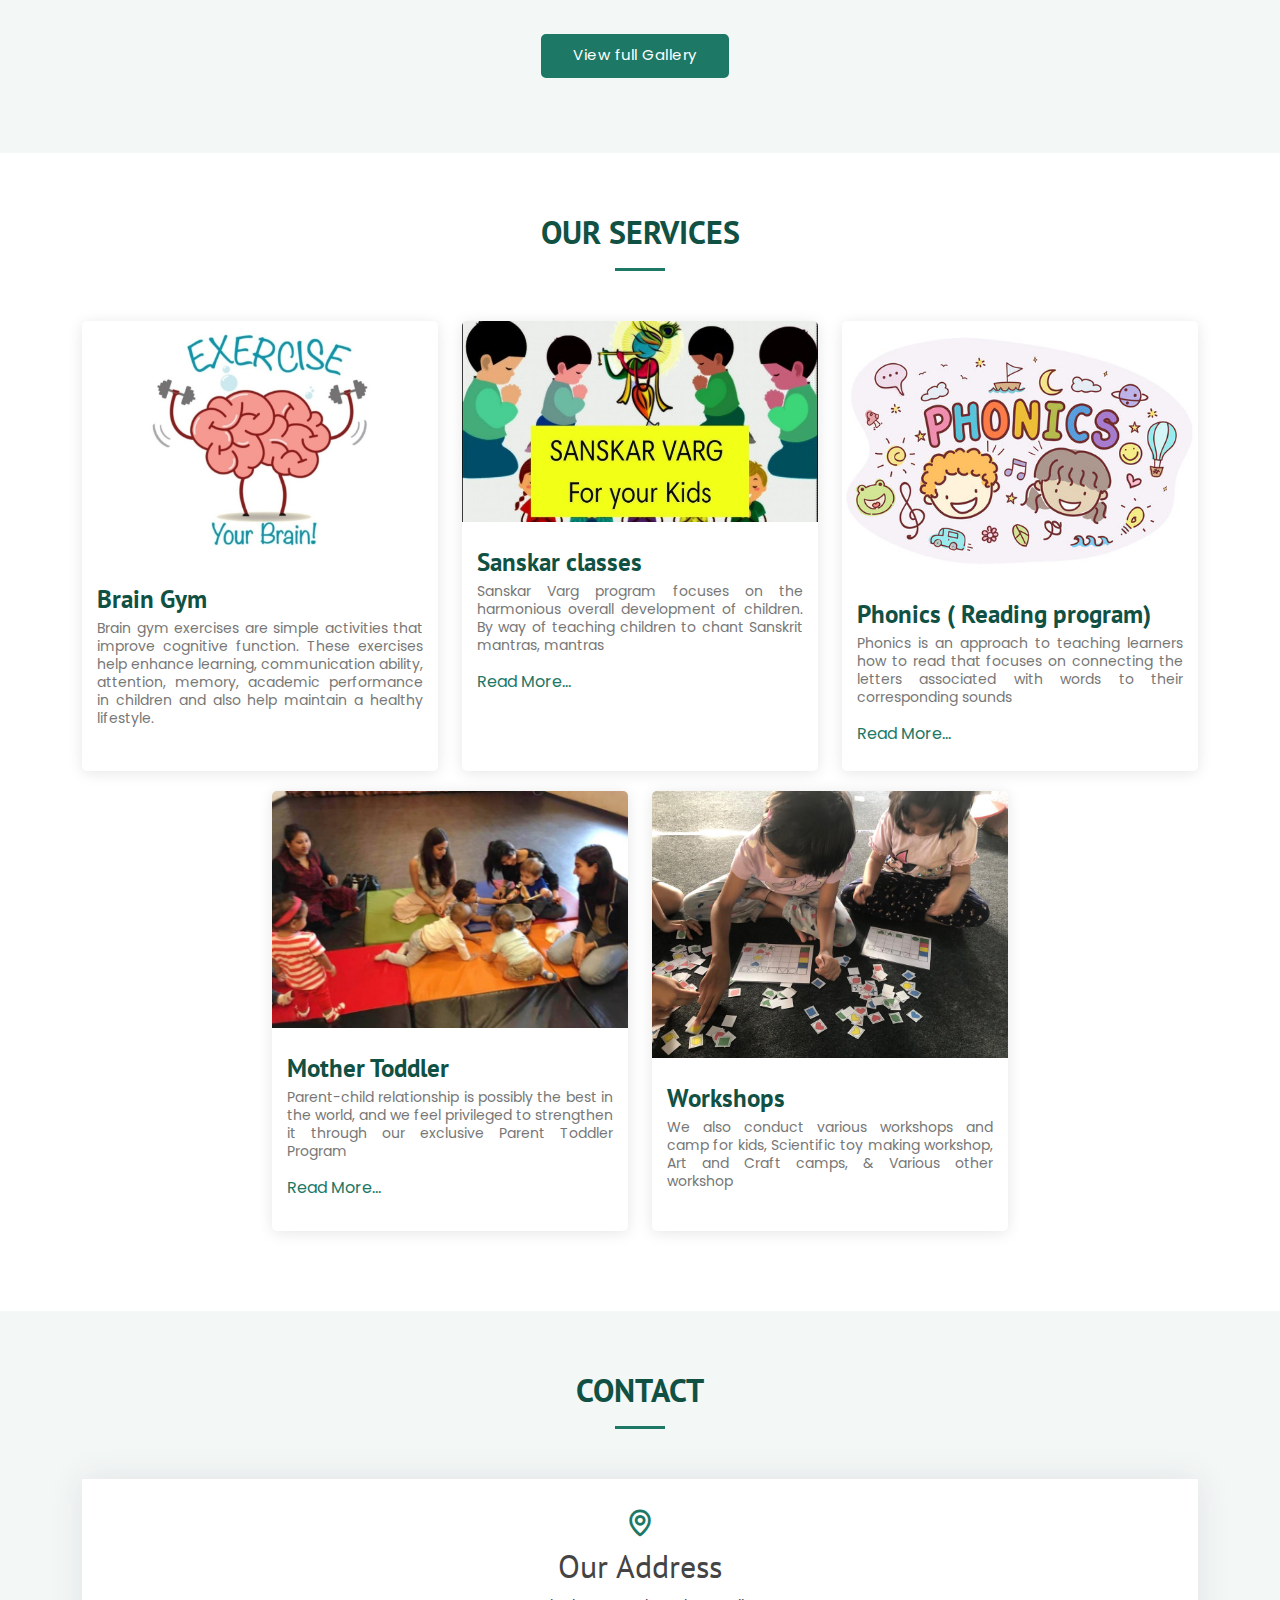
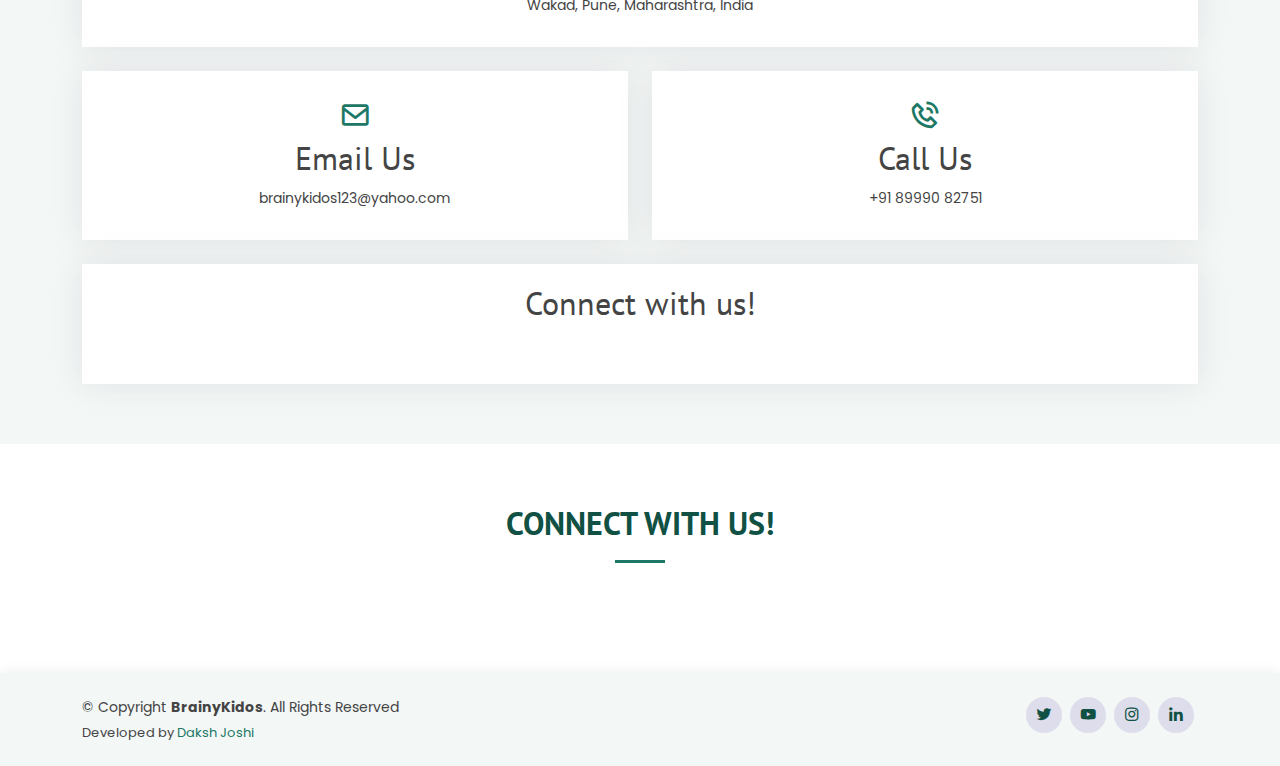
==== commit 3ac5d555: "Add files via upload" ====
--- a/index.html
+++ b/index.html
@@ -47,7 +47,7 @@
         <!-- Uncomment below if you prefer to use an image logo -->
         <a href="index.html" class="logo"
           ><img
-            src="assets/img/brainykidos_logo_landscape.jpg"
+            src="assets/img/brainy-kiddos-large.png"
             alt=""
             class="img-fluid"
         /></a>
@@ -55,7 +55,11 @@
         <nav id="navbar" class="navbar">
           <ul>
             <li><a class="nav-link scrollto active" href="#hero">Home</a></li>
-            <li><a class="nav-link scrollto" href="#team">Gallery</a></li>
+            <li>
+              <a class="nav-link scrollto" href="./page/gallery.html"
+                >Gallery</a
+              >
+            </li>
             <li><a class="nav-link scrollto" href="#services">Services</a></li>
             <li><a class="nav-link scrollto" href="#contact">Contact</a></li>
             <li>
@@ -571,22 +575,37 @@
               <div class="col-md-12">
                 <div class="info-box">
                   <i class="bx bx-map"></i>
-                  <h3>Our Address</h3>
+                  <h2>Our Address</h2>
                   <p>Wakad, Pune, Maharashtra, India</p>
                 </div>
               </div>
               <div class="col-md-6">
                 <div class="info-box mt-4">
                   <i class="bx bx-envelope"></i>
-                  <h3>Email Us</h3>
+                  <h2>Email Us</h2>
                   <p>brainykidos123@yahoo.com</p>
                 </div>
               </div>
               <div class="col-md-6">
                 <div class="info-box mt-4">
                   <i class="bx bx-phone-call"></i>
-                  <h3>Call Us</h3>
+                  <h2>Call Us</h2>
                   <p>+91 89990 82751</p>
+                </div>
+              </div>
+              <div class="col-md-12">
+                <div class="info-box mt-4">
+                  <h2>Connect with us!</h2>
+                  <br />
+                  <div class="row justify-content-center">
+                    <div class="col-lg-8 d-flex align-items-stretch">
+                      <img
+                        style="width: 100%"
+                        src="./assets/img/brainy-kidos-qr.png"
+                        alt=""
+                      />
+                    </div>
+                  </div>
                 </div>
               </div>
             </div>
@@ -594,6 +613,16 @@
         </div>
       </section>
       <!-- End Contact Section -->
+
+      <!-- ======= services Section ======= -->
+      <section id="services" class="team">
+        <div class="container">
+          <div class="section-title">
+            <h2>Connect with US!</h2>
+          </div>
+        </div>
+      </section>
+      <!-- End Team Section -->
     </main>
     <!-- End #main -->
 
--- a/assets/css/style.css
+++ b/assets/css/style.css
@@ -341,7 +341,7 @@
 --------------------------------------------------------------*/
 #hero {
   width: 100%;
-  height: 100vh;
+  height: 100%;
   background: white;
   border-bottom: 2px solid white;
 }
@@ -466,6 +466,10 @@
     font-size: 18px;
     line-height: 24px;
     margin-bottom: 30px;
+  }
+
+  #hero p {
+    font-size: 1.1rem;
   }
 
   #hero .hero-img img {
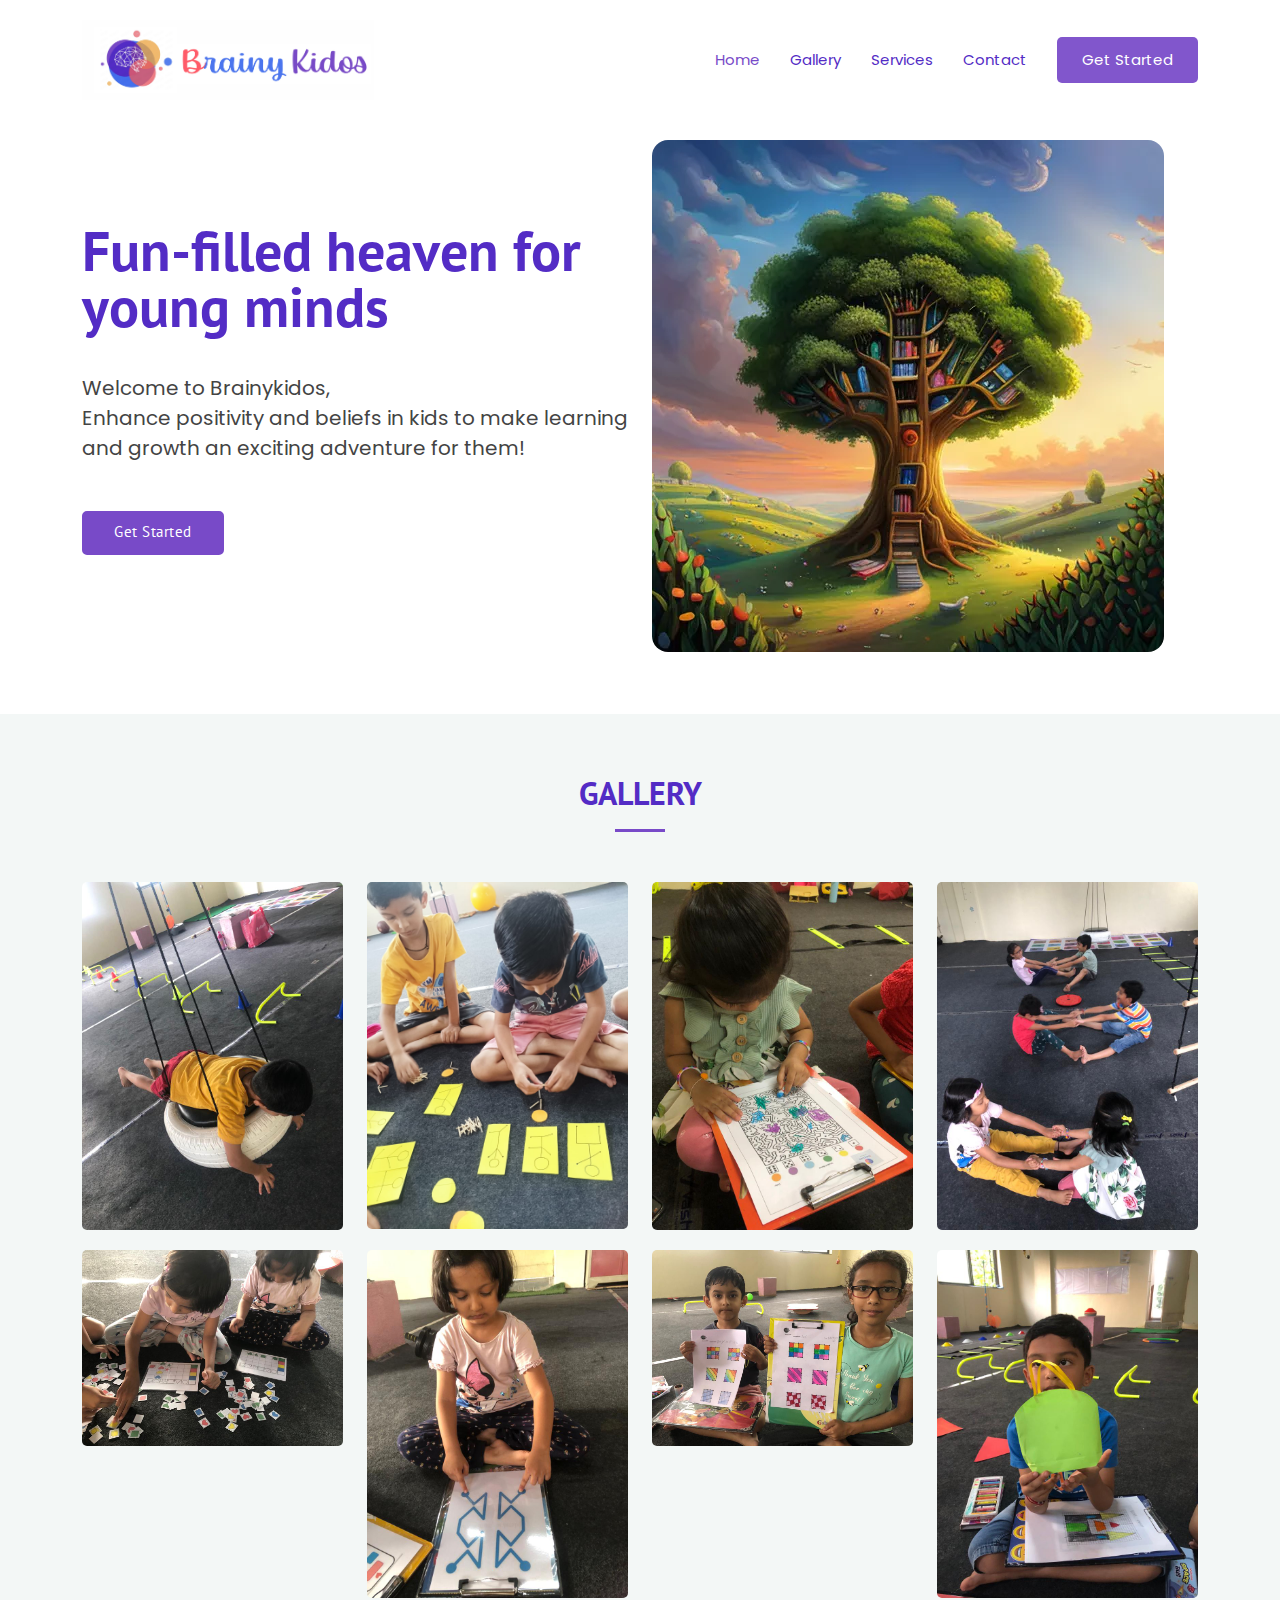
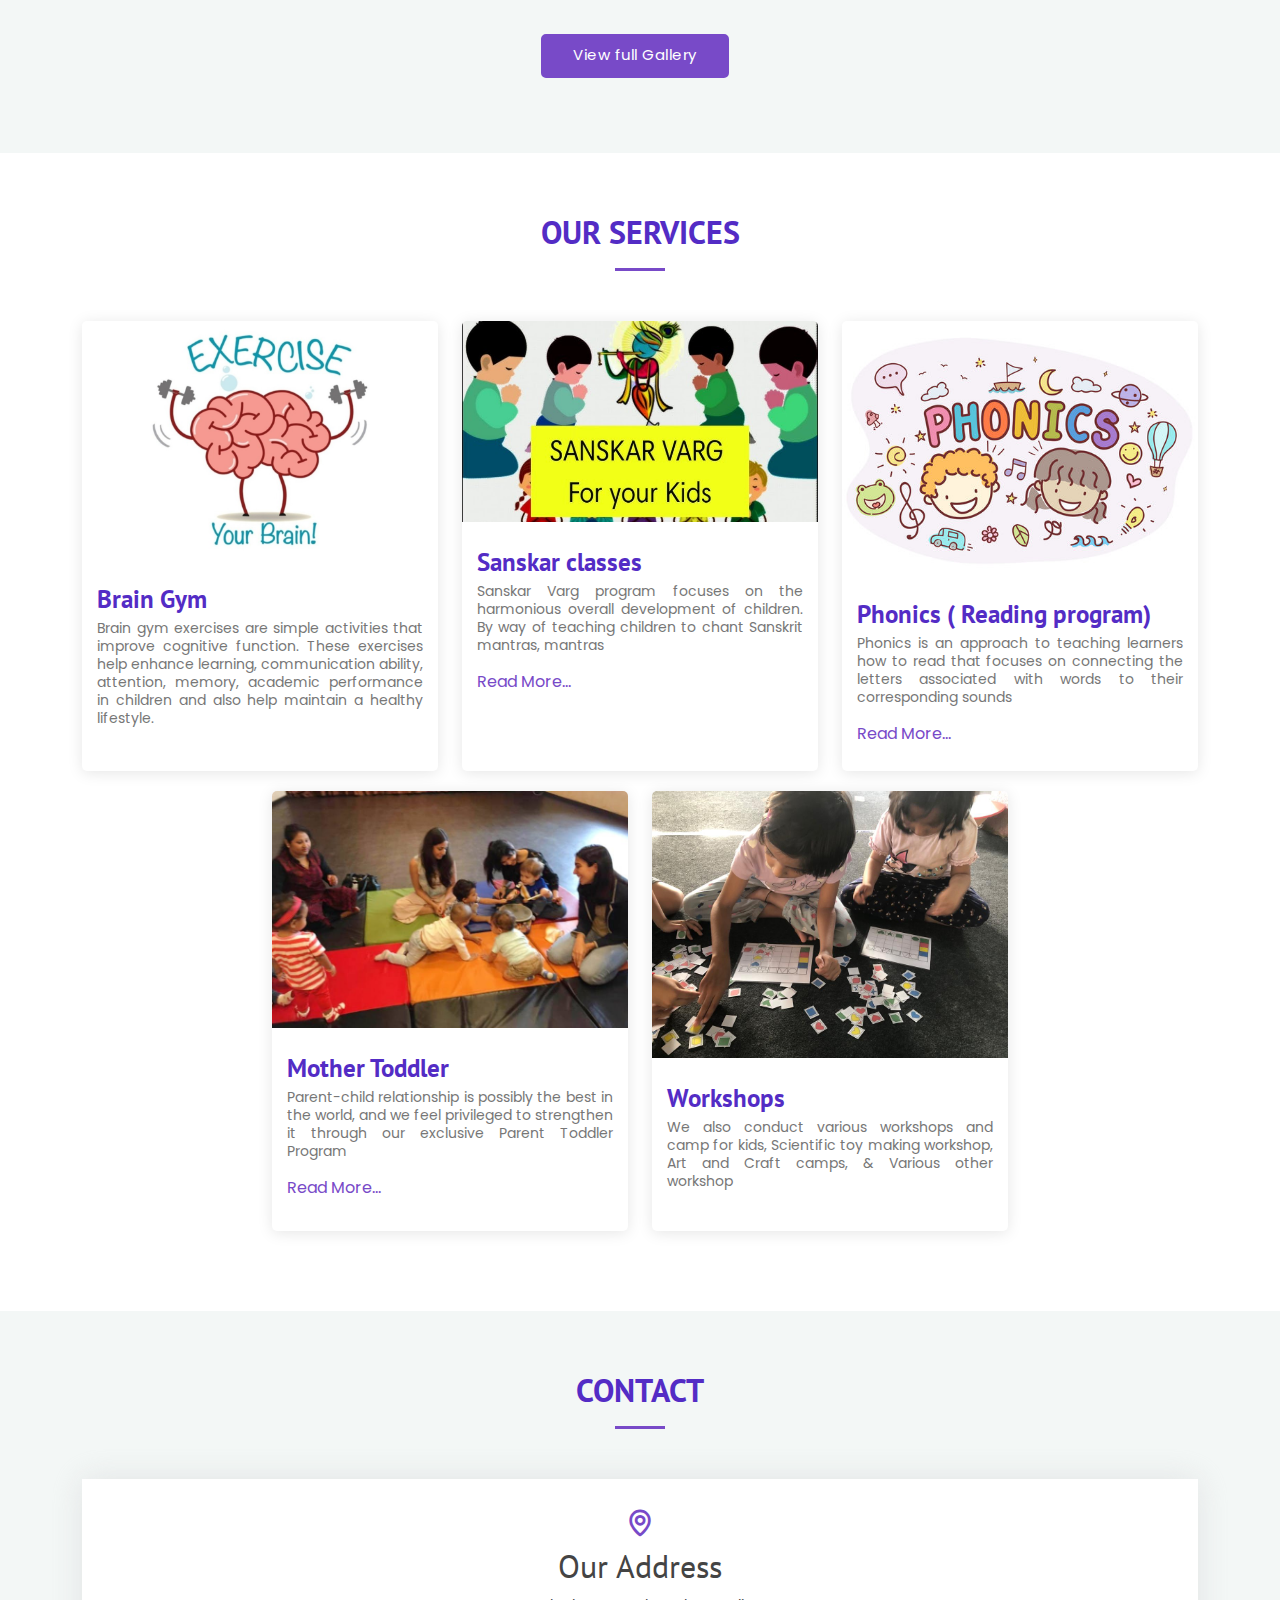
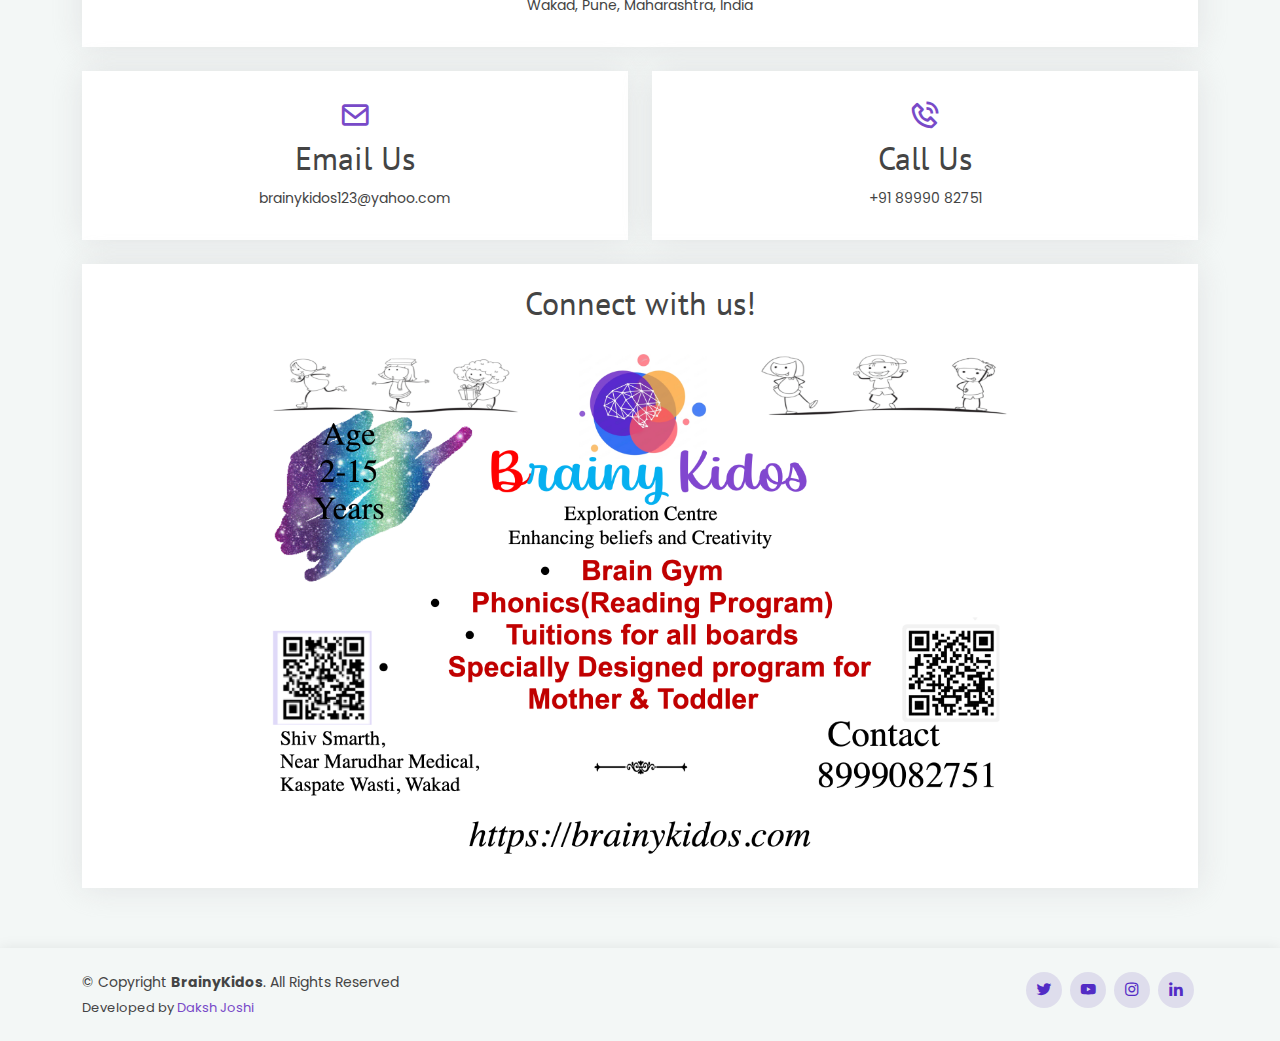
==== commit eab4aded: "Update index.html" ====
--- a/index.html
+++ b/index.html
@@ -613,16 +613,6 @@
         </div>
       </section>
       <!-- End Contact Section -->
-
-      <!-- ======= services Section ======= -->
-      <section id="services" class="team">
-        <div class="container">
-          <div class="section-title">
-            <h2>Connect with US!</h2>
-          </div>
-        </div>
-      </section>
-      <!-- End Team Section -->
     </main>
     <!-- End #main -->
 
--- a/assets/css/style.css
+++ b/assets/css/style.css
@@ -9,11 +9,11 @@
 
 a {
   text-decoration: none;
-  color: #1d7866;
+  color: #784ac8;
 }
 
 a:hover {
-  color: #1d7866;
+  color: #784ac8;
   text-decoration: none;
 }
 
@@ -36,7 +36,7 @@
   right: 15px;
   bottom: 15px;
   z-index: 996;
-  background: #1d7866;
+  background: #784ac8;
   width: 40px;
   height: 40px;
   border-radius: 50px;
@@ -76,7 +76,7 @@
 }
 
 #header .logo {
-  font-size: 32px;
+  font-size: 62px;
   margin: 0;
   padding: 0;
   line-height: 1;
@@ -86,11 +86,11 @@
 }
 
 #header .logo a {
-  color: #1d7866;
+  color: #784ac8;
 }
 
 #header .logo img {
-  max-height: 40px;
+  max-height: 80px;
 }
 
 @media (max-width: 992px) {
@@ -128,7 +128,7 @@
   justify-content: space-between;
   padding: 10px 0 10px 30px;
   font-size: 15px;
-  color: #105144;
+  color: #532cc5;
   white-space: nowrap;
   transition: 0.3s;
 }
@@ -144,7 +144,7 @@
 .navbar .active,
 .navbar .active:focus,
 .navbar li:hover > a {
-  color: #1d7866;
+  color: #784ac8;
 }
 
 .navbar .getstarted,
@@ -153,13 +153,13 @@
   margin-left: 30px;
   border-radius: 5px;
   color: #ffffff;
-  background: #1d7866ee;
+  background: #784ac8ee;
 }
 
 .navbar .getstarted:hover,
 .navbar .getstarted:focus:hover {
   color: #fff;
-  background: #1d7866da;
+  background: #784ac8da;
 }
 
 .navbar .dropdown ul {
@@ -195,7 +195,7 @@
 .navbar .dropdown ul a:hover,
 .navbar .dropdown ul .active:hover,
 .navbar .dropdown ul li:hover > a {
-  color: #1d7866;
+  color: #784ac8;
 }
 
 .navbar .dropdown:hover > ul {
@@ -231,7 +231,7 @@
 * Mobile Navigation 
 */
 .mobile-nav-toggle {
-  color: #105144;
+  color: #532cc5;
   font-size: 28px;
   cursor: pointer;
   display: none;
@@ -288,13 +288,13 @@
 .navbar-mobile a:focus {
   padding: 10px 20px;
   font-size: 15px;
-  color: #105144;
+  color: #532cc5;
 }
 
 .navbar-mobile a:hover,
 .navbar-mobile .active,
 .navbar-mobile li:hover > a {
-  color: #1d7866;
+  color: #784ac8;
 }
 
 .navbar-mobile .getstarted,
@@ -329,7 +329,7 @@
 .navbar-mobile .dropdown ul a:hover,
 .navbar-mobile .dropdown ul .active:hover,
 .navbar-mobile .dropdown ul li:hover > a {
-  color: #1d7866;
+  color: #784ac8;
 }
 
 .navbar-mobile .dropdown > .dropdown-active {
@@ -355,7 +355,7 @@
   font-size: 48px;
   font-weight: 400;
   line-height: 56px;
-  color: #105144;
+  color: #532cc5;
   font-family: "PT Sans", sans-serif;
 }
 
@@ -384,7 +384,7 @@
   top: 7px;
   position: absolute;
   font-size: 20px;
-  color: #1d7866;
+  color: #784ac8;
 }
 
 #hero .hero-img img {
@@ -404,9 +404,9 @@
 }
 
 #hero .btn-get-started {
-  background: #1d7866;
-  color: #fff;
-  border: 2px solid #1d7866;
+  background: #784ac8;
+  color: #fff;
+  border: 2px solid #784ac8;
   margin-right: 10px;
 }
 
@@ -423,21 +423,21 @@
 }
 
 .btn-get-started {
-  background: #1d7866;
-  color: #fff;
-  border: 2px solid #1d7866;
+  background: #784ac8;
+  color: #fff;
+  border: 2px solid #784ac8;
   margin-right: 10px;
 }
 
 .btn-get-started:hover {
   color: #fff;
-  background: #1d7866da;
-  border-color: #1d7866da;
+  background: #784ac8da;
+  border-color: #784ac8da;
 }
 
 #hero .btn-get-started:hover {
-  background: #1d7866da;
-  border-color: #1d7866da;
+  background: #784ac8da;
+  border-color: #784ac8da;
 }
 
 @media (min-width: 1024px) {
@@ -522,7 +522,7 @@
   margin-bottom: 20px;
   padding-bottom: 20px;
   position: relative;
-  color: #105144;
+  color: #532cc5;
 }
 
 .section-title h2::after {
@@ -531,7 +531,7 @@
   display: block;
   width: 50px;
   height: 3px;
-  background: #1d7866;
+  background: #784ac8;
   bottom: 0;
   left: calc(50% - 25px);
 }
@@ -548,7 +548,7 @@
   font-size: 44px;
   line-height: 50px;
   margin-bottom: 20px;
-  color: #105144;
+  color: #532cc5;
 }
 
 .about .content h3 {
@@ -572,7 +572,7 @@
   top: 7px;
   position: absolute;
   font-size: 20px;
-  color: #1d7866;
+  color: #784ac8;
 }
 
 .about .content p:last-child {
@@ -605,7 +605,7 @@
   font-weight: 600;
   padding: 0;
   margin: 20px 0;
-  color: #105144;
+  color: #532cc5;
 }
 
 .why-us .box p {
@@ -616,7 +616,7 @@
 }
 
 .why-us .box:hover {
-  background: #1d7866;
+  background: #784ac8;
   padding: 30px 30px 70px 30px;
   box-shadow: 10px 15px 30px rgba(0, 0, 0, 0.18);
   transition: 0.5s ease;
@@ -649,7 +649,7 @@
   left: 50%;
   transform: translateX(-50%);
   font-size: 24px;
-  background: #1d7866;
+  background: #784ac8;
   color: #fff;
   border-radius: 50px;
   width: 48px;
@@ -719,7 +719,7 @@
 }
 
 .services .icon-box h4 a {
-  color: #105144;
+  color: #532cc5;
   transition: ease-in-out 0.3s;
 }
 
@@ -815,7 +815,7 @@
   font-weight: 700;
   margin-bottom: 5px;
   font-size: 25px;
-  color: #105144;
+  color: #532cc5;
 }
 
 .team .member .member-info span {
@@ -863,7 +863,7 @@
 
 .pricing h4 {
   font-size: 46px;
-  color: #1d7866;
+  color: #784ac8;
   font-weight: 400;
   font-family: "Poppins", sans-serif;
   margin-bottom: 25px;
@@ -888,7 +888,7 @@
 }
 
 .pricing ul i {
-  color: #1d7866;
+  color: #784ac8;
   font-size: 18px;
   padding-right: 4px;
 }
@@ -906,7 +906,7 @@
 }
 
 .pricing .btn-buy {
-  background: #105144;
+  background: #532cc5;
   display: inline-block;
   padding: 10px 35px;
   border-radius: 50px;
@@ -920,7 +920,7 @@
 }
 
 .pricing .btn-buy:hover {
-  background: #1d7866;
+  background: #784ac8;
 }
 
 .pricing .featured {
@@ -929,11 +929,11 @@
 }
 
 .pricing .featured .btn-buy {
-  background: #1d7866;
+  background: #784ac8;
 }
 
 .pricing .featured .btn-buy:hover {
-  background: #1d7866da;
+  background: #784ac8da;
 }
 
 @media (max-width: 992px) {
@@ -978,7 +978,7 @@
 .faq .faq-list .question {
   display: block;
   position: relative;
-  font-family: #1d7866;
+  font-family: #784ac8;
   font-size: 18px;
   line-height: 24px;
   font-weight: 400;
@@ -1009,7 +1009,7 @@
 }
 
 .faq .faq-list .collapsed:hover {
-  color: #1d7866;
+  color: #784ac8;
 }
 
 .faq .faq-list .collapsed .icon-show {
@@ -1035,7 +1035,7 @@
 
 .contact .info-box i {
   font-size: 32px;
-  color: #1d7866;
+  color: #784ac8;
   border-radius: 50%;
   padding: 8px;
 }
@@ -1119,7 +1119,7 @@
 
 .contact .php-email-form input:focus,
 .contact .php-email-form textarea:focus {
-  border-color: #1d7866;
+  border-color: #784ac8;
 }
 
 .contact .php-email-form input {
@@ -1131,7 +1131,7 @@
 }
 
 .contact .php-email-form button[type="submit"] {
-  background: #1d7866;
+  background: #784ac8;
   border: 0;
   padding: 10px 24px;
   color: #fff;
@@ -1140,7 +1140,7 @@
 }
 
 .contact .php-email-form button[type="submit"]:hover {
-  background: #1d7866da;
+  background: #784ac8da;
 }
 
 @keyframes animate-loading {
@@ -1166,7 +1166,7 @@
 .breadcrumbs h2 {
   font-size: 28px;
   font-weight: 400;
-  color: #105144;
+  color: #532cc5;
 }
 
 .breadcrumbs ol {
@@ -1231,7 +1231,7 @@
   padding: 0;
   line-height: 1;
   font-weight: 700;
-  color: #1d7866;
+  color: #784ac8;
 }
 
 #footer .footer-top .footer-contact p {
@@ -1245,7 +1245,7 @@
 #footer .footer-top h4 {
   font-size: 16px;
   font-weight: bold;
-  color: #105144;
+  color: #532cc5;
   position: relative;
   padding-bottom: 12px;
 }
@@ -1262,7 +1262,7 @@
 
 #footer .footer-top .footer-links ul i {
   padding-right: 2px;
-  color: #1d7866;
+  color: #784ac8;
   font-size: 18px;
   line-height: 1;
 }
@@ -1286,7 +1286,7 @@
 
 #footer .footer-top .footer-links ul a:hover {
   text-decoration: none;
-  color: #1d7866;
+  color: #784ac8;
 }
 
 #footer .footer-newsletter {
@@ -1326,7 +1326,7 @@
   background: none;
   font-size: 16px;
   padding: 0 20px;
-  background: #1d7866;
+  background: #784ac8;
   color: #fff;
   transition: 0.3s;
   border-radius: 50px;
@@ -1334,7 +1334,7 @@
 }
 
 #footer .footer-newsletter form input[type="submit"]:hover {
-  background: #1d7866da;
+  background: #784ac8da;
 }
 
 #footer .credits {
@@ -1351,7 +1351,7 @@
   font-size: 18px;
   display: inline-block;
   background: #deddec;
-  color: #105144;
+  color: #532cc5;
   line-height: 1;
   padding: 8px 0;
   margin-right: 4px;
@@ -1363,7 +1363,7 @@
 }
 
 #footer .social-links a:hover {
-  background: #1d7866;
+  background: #784ac8;
   color: #fff;
   text-decoration: none;
 }
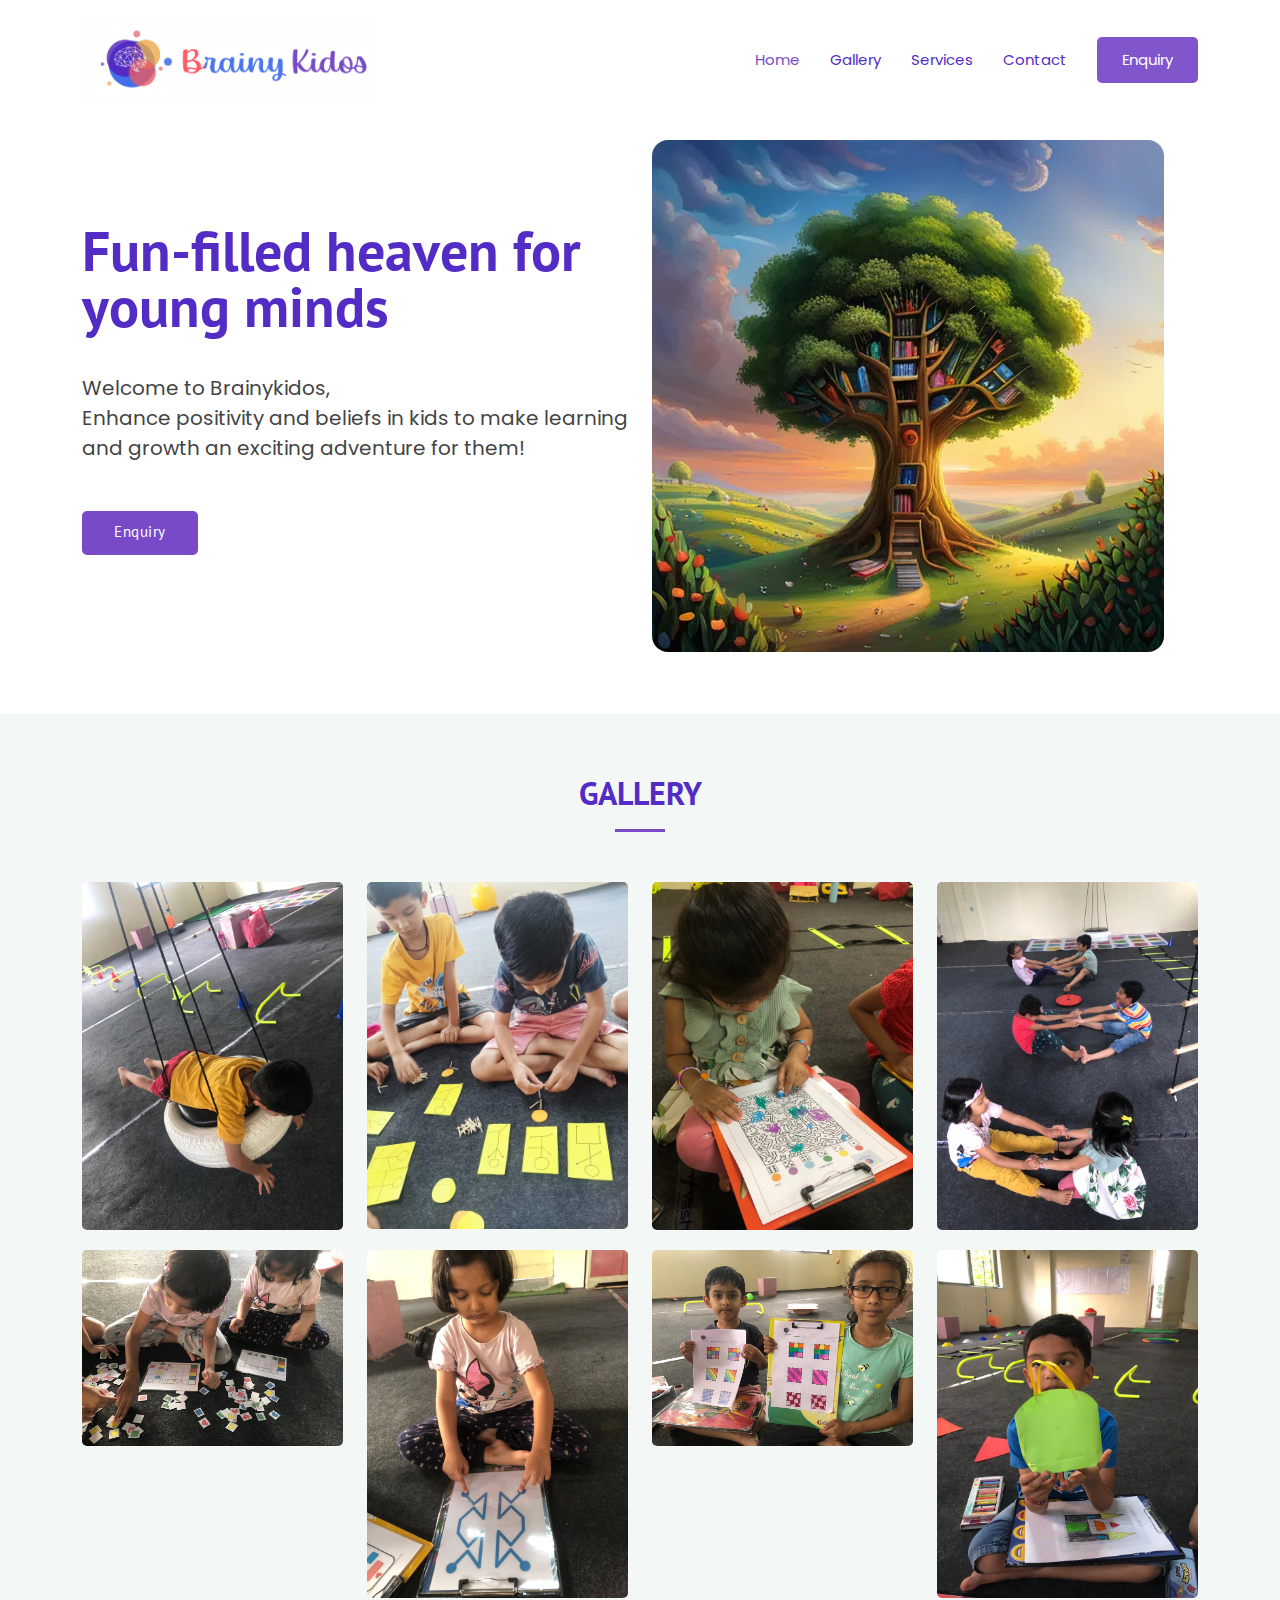
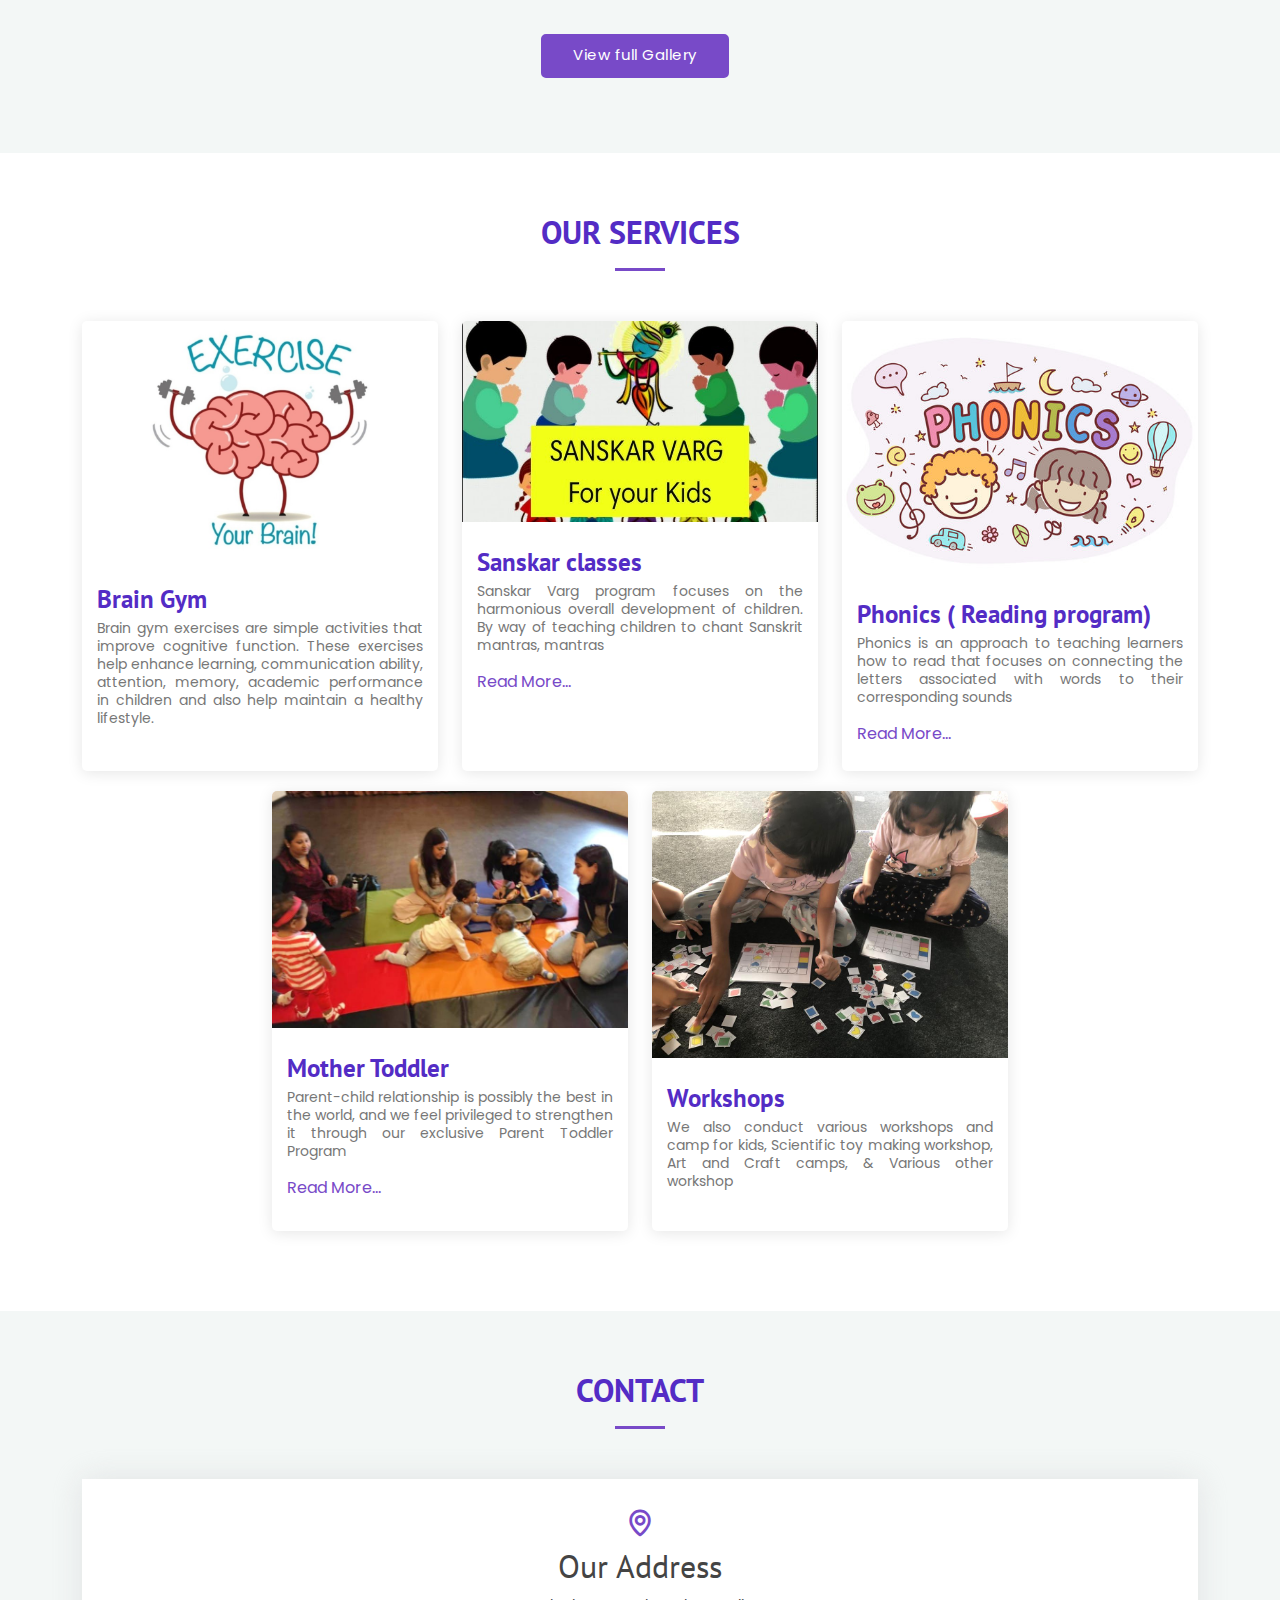
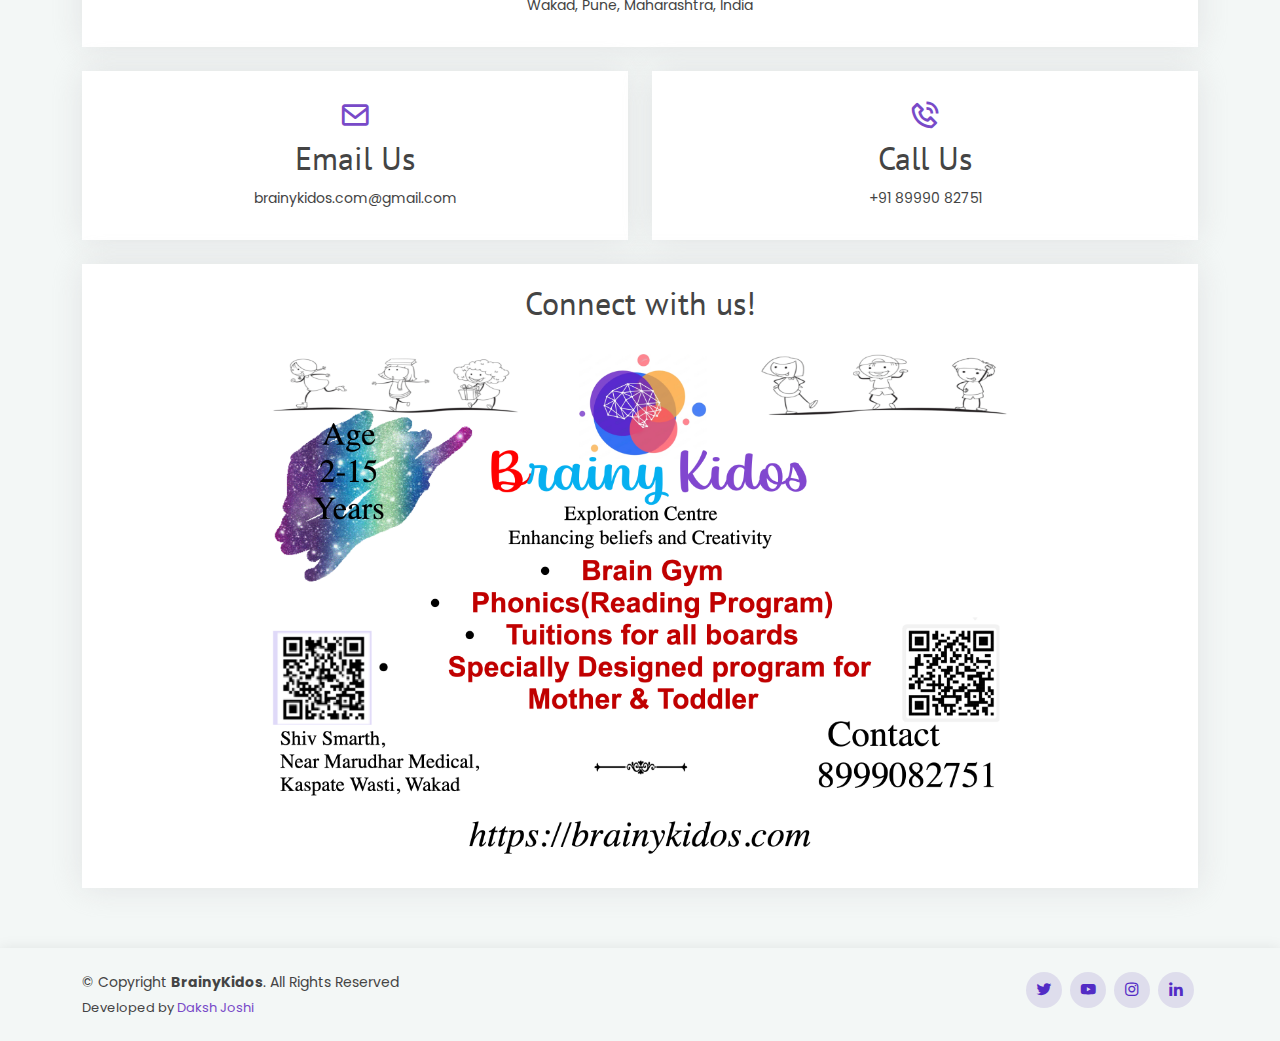
==== commit e05a10f0: "Update index.html" ====
--- a/index.html
+++ b/index.html
@@ -63,7 +63,11 @@
             <li><a class="nav-link scrollto" href="#services">Services</a></li>
             <li><a class="nav-link scrollto" href="#contact">Contact</a></li>
             <li>
-              <a class="getstarted scrollto" href="#team">Get Started</a>
+              <a
+                class="getstarted scrollto"
+                href="https://forms.gle/9MZnXsaHGvnhwLbF7"
+                >Enquiry</a
+              >
             </li>
           </ul>
           <i class="bi bi-list mobile-nav-toggle"></i>
@@ -93,7 +97,11 @@
               <!-- <li><i class="ri-check-line"></i> check point</li> -->
             </ul>
             <div class="mt-3">
-              <a href="#about" class="btn-get-started scrollto">Get Started</a>
+              <a
+                href="https://forms.gle/9MZnXsaHGvnhwLbF7"
+                class="btn-get-started scrollto"
+                >Enquiry</a
+              >
             </div>
           </div>
           <div class="col-lg-6 order-1 order-lg-2 hero-img">
@@ -583,7 +591,7 @@
                 <div class="info-box mt-4">
                   <i class="bx bx-envelope"></i>
                   <h2>Email Us</h2>
-                  <p>brainykidos123@yahoo.com</p>
+                  <p>brainykidos.com@gmail.com</p>
                 </div>
               </div>
               <div class="col-md-6">
